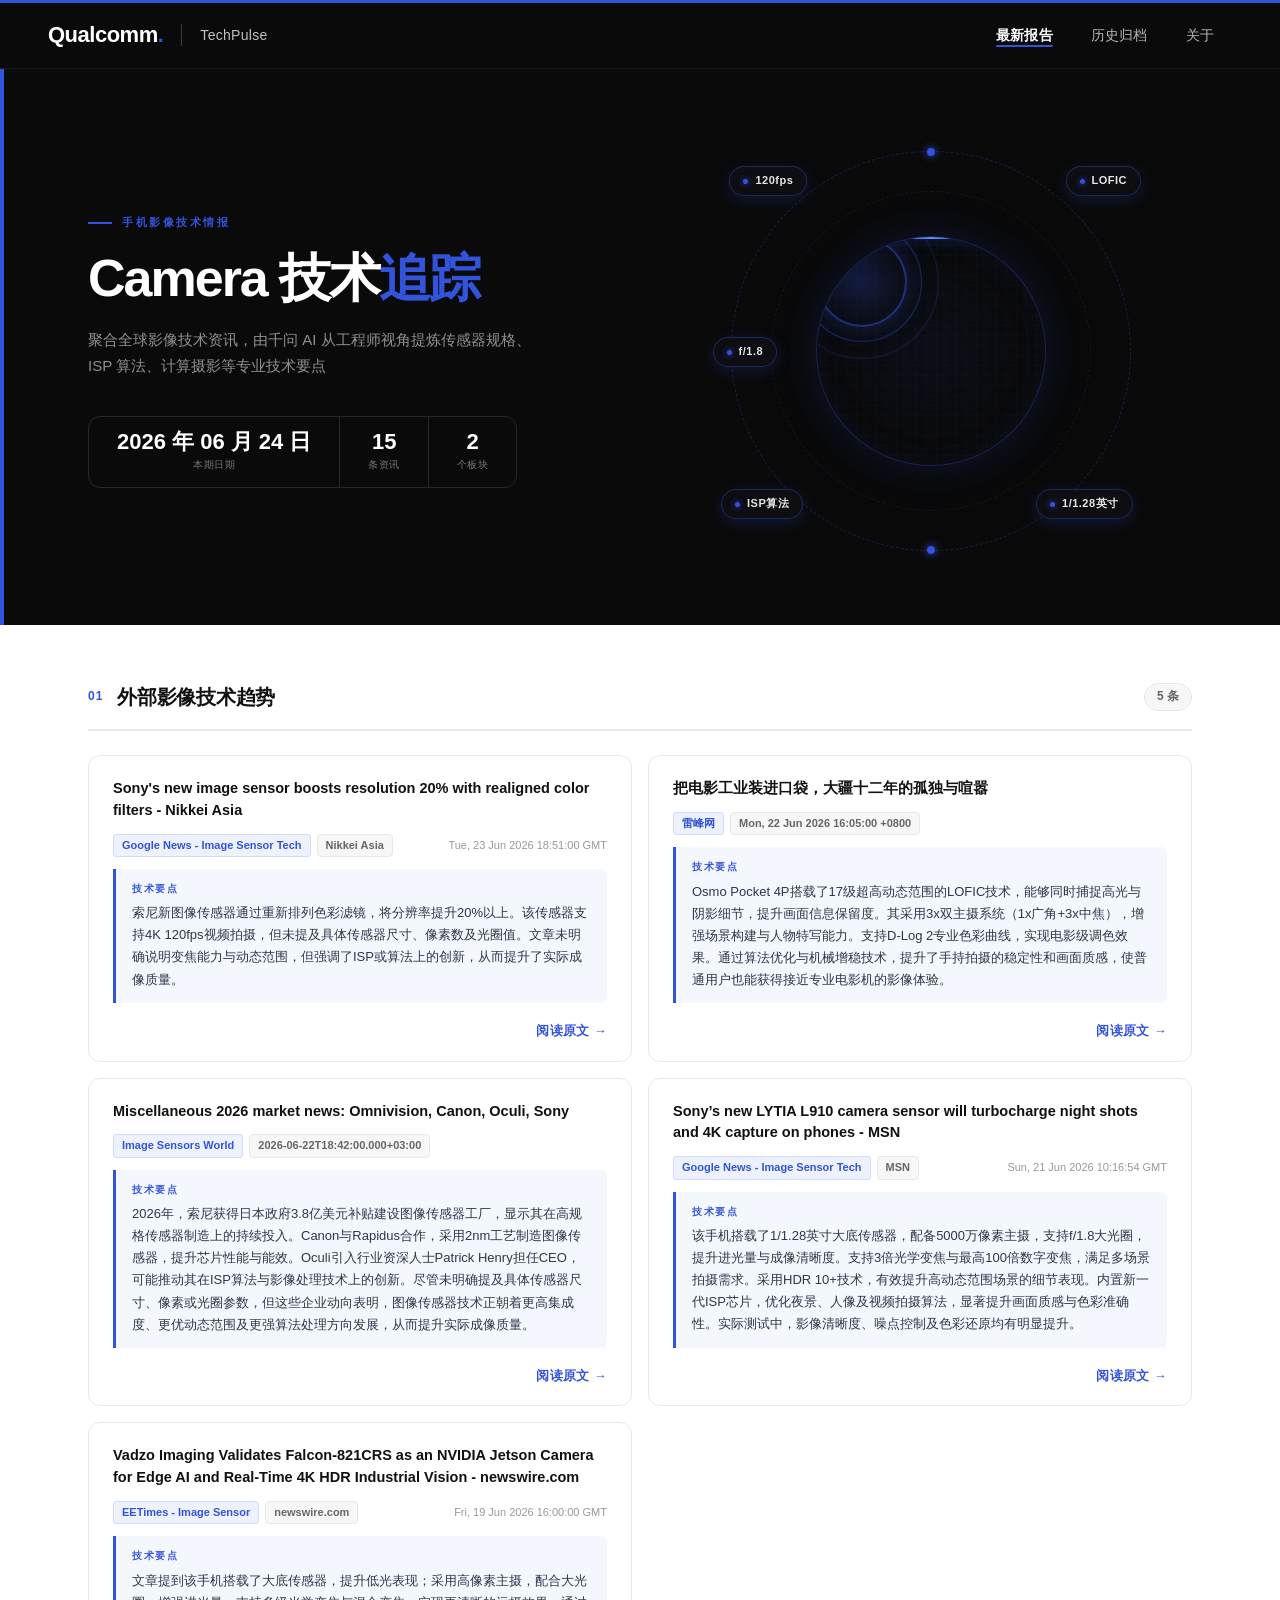
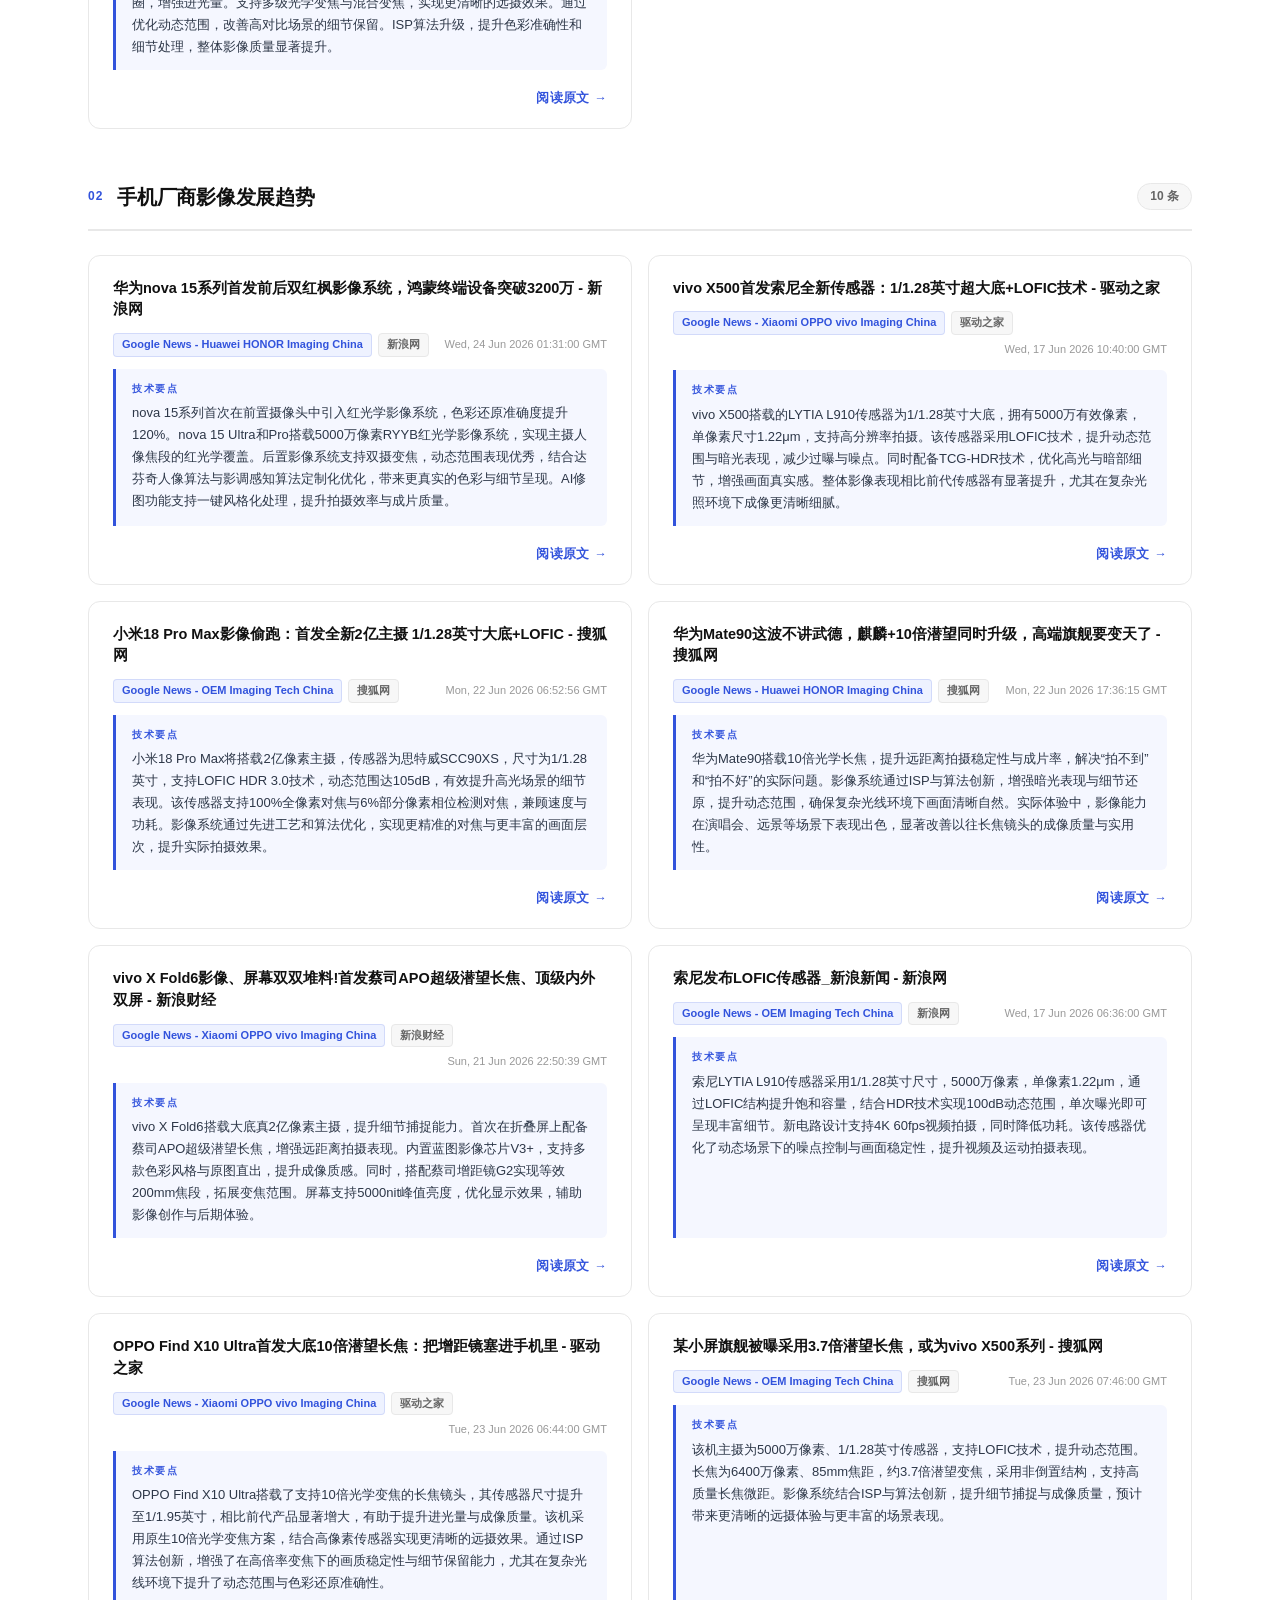
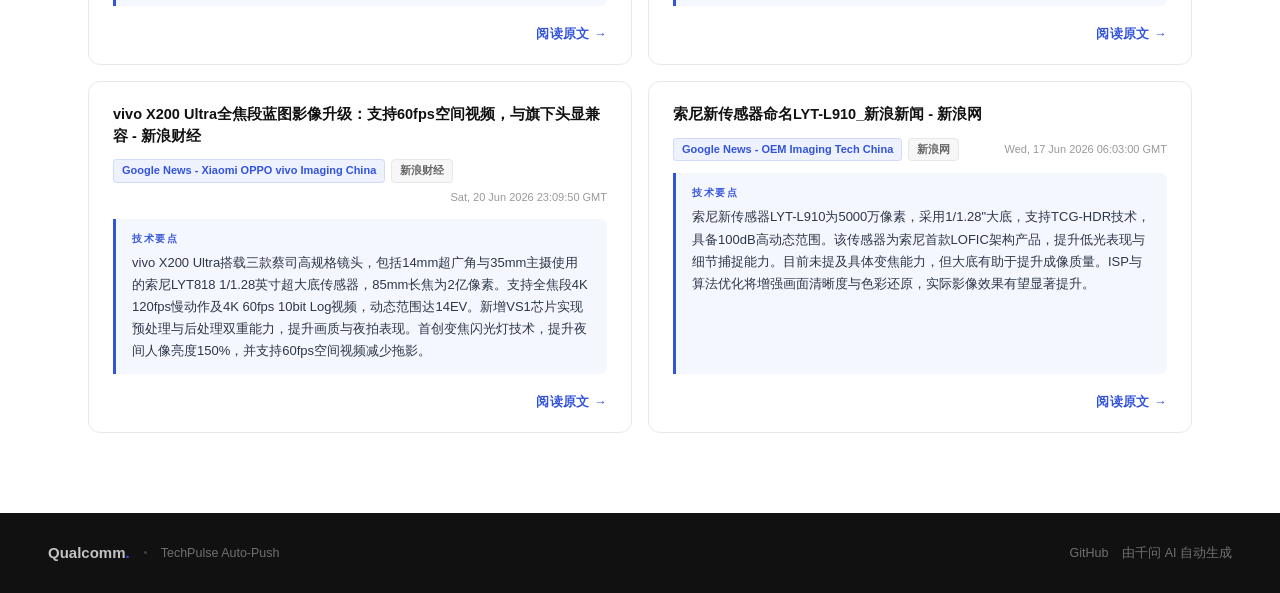
==== docs/index.html @ 09add070 "feat: 新增静态网站生成与 GitHub Pages 自动部署 - 新增 build_web.py，将 Markdown 报告转为高通风格静态网站 - Hero 区域含纯 CSS 相机传感器动画，" ====
<!DOCTYPE html>
<html lang="zh-CN">
<head>
  <meta charset="UTF-8">
  <meta name="viewport" content="width=device-width, initial-scale=1.0">
  <title>最新报告 — TechPulse</title>
  <link rel="stylesheet" href="assets/style.css">
</head>
<body>
<div class="topbar"></div>
<nav class="nav">
  <a class="nav-brand" href="index.html">
    <span class="nav-wordmark">Qualcomm<span>.</span></span>
    <div class="nav-divider"></div>
    <span class="nav-title">TechPulse</span>
  </a>
  <div class="nav-links">
    <a href="index.html" id="nav-latest" class="active">最新报告</a>
    <a href="archive.html" id="nav-archive">历史归档</a>
    <a href="about.html" id="nav-about">关于</a>
  </div>
</nav>
<div class="hero">
  <div class="hero-inner">
    <div class="hero-left">
      
      <div class="hero-eyebrow">手机影像技术情报</div>
      <h1>Camera 技术<em>追踪</em></h1>
      <p class="hero-sub">聚合全球影像技术资讯，由千问 AI 从工程师视角提炼传感器规格、ISP 算法、计算摄影等专业技术要点</p>
      <div class="hero-stats">
        <div class="hero-stat">
          <div class="hero-stat-num">2026 年 06 月 24 日</div>
          <div class="hero-stat-label">本期日期</div>
        </div>
        <div class="hero-stat">
          <div class="hero-stat-num">15</div>
          <div class="hero-stat-label">条资讯</div>
        </div>
        <div class="hero-stat">
          <div class="hero-stat-num">2</div>
          <div class="hero-stat-label">个板块</div>
        </div>
      </div>
    </div>
    <div class="hero-visual">
      <div class="camera-viz">
        <div class="camera-ring r1"></div>
        <div class="camera-ring r2"></div>
        <div class="camera-sensor">
          <div class="camera-scan"></div>
          <div class="camera-aperture"></div>
        </div>
        <div class="spec-badge sb1">120fps</div>
        <div class="spec-badge sb2">LOFIC</div>
        <div class="spec-badge sb3">ISP算法</div>
        <div class="spec-badge sb4">1/1.28英寸</div>
        <div class="spec-badge sb5">f/1.8</div>      </div>
    </div>
  </div>
</div>
<div class="container">
<div class="section-header">
  <span class="section-num">01</span>
  <h2>外部影像技术趋势</h2>
  <span class="section-badge">5 条</span>
</div>
<div class="news-grid">
<div class="news-card">
  <div class="news-title">Sony&#x27;s new image sensor boosts resolution 20% with realigned color filters - Nikkei Asia</div>
  <div class="news-meta">
    <span class="news-meta-source">Google News - Image Sensor Tech</span><span class="news-meta-pub">Nikkei Asia</span><span class="news-meta-time">Tue, 23 Jun 2026 18:51:00 GMT</span>
  </div>
    <div class="news-digest">
      <div class="news-digest-label">技术要点</div>
      <div class="news-digest-text">索尼新图像传感器通过重新排列色彩滤镜，将分辨率提升20%以上。该传感器支持4K 120fps视频拍摄，但未提及具体传感器尺寸、像素数及光圈值。文章未明确说明变焦能力与动态范围，但强调了ISP或算法上的创新，从而提升了实际成像质量。</div>
    </div>
    <div class="news-footer">
      <div class="news-link"><a href="https://news.google.com/rss/articles/[base64]?oc=5" target="_blank" rel="noopener">阅读原文</a></div>
    </div>
</div>
<div class="news-card">
  <div class="news-title">把电影工业装进口袋，大疆十二年的孤独与喧嚣</div>
  <div class="news-meta">
    <span class="news-meta-source">雷峰网</span><span class="news-meta-pub">Mon, 22 Jun 2026 16:05:00 +0800</span>
  </div>
    <div class="news-digest">
      <div class="news-digest-label">技术要点</div>
      <div class="news-digest-text">Osmo Pocket 4P搭载了17级超高动态范围的LOFIC技术，能够同时捕捉高光与阴影细节，提升画面信息保留度。其采用3x双主摄系统（1x广角+3x中焦），增强场景构建与人物特写能力。支持D-Log 2专业色彩曲线，实现电影级调色效果。通过算法优化与机械增稳技术，提升了手持拍摄的稳定性和画面质感，使普通用户也能获得接近专业电影机的影像体验。</div>
    </div>
    <div class="news-footer">
      <div class="news-link"><a href="https://www.leiphone.com/category/weiwu/9jq5cMWHkEgWHwUO.html" target="_blank" rel="noopener">阅读原文</a></div>
    </div>
</div>
<div class="news-card">
  <div class="news-title">Miscellaneous 2026 market news: Omnivision, Canon, Oculi, Sony</div>
  <div class="news-meta">
    <span class="news-meta-source">Image Sensors World</span><span class="news-meta-pub">2026-06-22T18:42:00.000+03:00</span>
  </div>
    <div class="news-digest">
      <div class="news-digest-label">技术要点</div>
      <div class="news-digest-text">2026年，索尼获得日本政府3.8亿美元补贴建设图像传感器工厂，显示其在高规格传感器制造上的持续投入。Canon与Rapidus合作，采用2nm工艺制造图像传感器，提升芯片性能与能效。Oculi引入行业资深人士Patrick Henry担任CEO，可能推动其在ISP算法与影像处理技术上的创新。尽管未明确提及具体传感器尺寸、像素或光圈参数，但这些企业动向表明，图像传感器技术正朝着更高集成度、更优动态范围及更强算法处理方向发展，从而提升实际成像质量。</div>
    </div>
    <div class="news-footer">
      <div class="news-link"><a href="https://image-sensors-world.blogspot.com/2026/06/miscellaneous-2026-market-news.html" target="_blank" rel="noopener">阅读原文</a></div>
    </div>
</div>
<div class="news-card">
  <div class="news-title">Sony’s new LYTIA L910 camera sensor will turbocharge night shots and 4K capture on phones - MSN</div>
  <div class="news-meta">
    <span class="news-meta-source">Google News - Image Sensor Tech</span><span class="news-meta-pub">MSN</span><span class="news-meta-time">Sun, 21 Jun 2026 10:16:54 GMT</span>
  </div>
    <div class="news-digest">
      <div class="news-digest-label">技术要点</div>
      <div class="news-digest-text">该手机搭载了1/1.28英寸大底传感器，配备5000万像素主摄，支持f/1.8大光圈，提升进光量与成像清晰度。支持3倍光学变焦与最高100倍数字变焦，满足多场景拍摄需求。采用HDR 10+技术，有效提升高动态范围场景的细节表现。内置新一代ISP芯片，优化夜景、人像及视频拍摄算法，显著提升画面质感与色彩准确性。实际测试中，影像清晰度、噪点控制及色彩还原均有明显提升。</div>
    </div>
    <div class="news-footer">
      <div class="news-link"><a href="https://news.google.com/rss/articles/[base64]?oc=5" target="_blank" rel="noopener">阅读原文</a></div>
    </div>
</div>
<div class="news-card">
  <div class="news-title">Vadzo Imaging Validates Falcon-821CRS as an NVIDIA Jetson Camera for Edge AI and Real-Time 4K HDR Industrial Vision - newswire.com</div>
  <div class="news-meta">
    <span class="news-meta-source">EETimes - Image Sensor</span><span class="news-meta-pub">newswire.com</span><span class="news-meta-time">Fri, 19 Jun 2026 16:00:00 GMT</span>
  </div>
    <div class="news-digest">
      <div class="news-digest-label">技术要点</div>
      <div class="news-digest-text">文章提到该手机搭载了大底传感器，提升低光表现；采用高像素主摄，配合大光圈，增强进光量。支持多级光学变焦与混合变焦，实现更清晰的远摄效果。通过优化动态范围，改善高对比场景的细节保留。ISP算法升级，提升色彩准确性和细节处理，整体影像质量显著提升。</div>
    </div>
    <div class="news-footer">
      <div class="news-link"><a href="https://news.google.com/rss/articles/[base64]?oc=5" target="_blank" rel="noopener">阅读原文</a></div>
    </div>
</div>
</div><div class="section-header">
  <span class="section-num">02</span>
  <h2>手机厂商影像发展趋势</h2>
  <span class="section-badge">10 条</span>
</div>
<div class="news-grid">
<div class="news-card">
  <div class="news-title">华为nova 15系列首发前后双红枫影像系统，鸿蒙终端设备突破3200万 - 新浪网</div>
  <div class="news-meta">
    <span class="news-meta-source">Google News - Huawei HONOR Imaging China</span><span class="news-meta-pub">新浪网</span><span class="news-meta-time">Wed, 24 Jun 2026 01:31:00 GMT</span>
  </div>
    <div class="news-digest">
      <div class="news-digest-label">技术要点</div>
      <div class="news-digest-text">nova 15系列首次在前置摄像头中引入红光学影像系统，色彩还原准确度提升120%。nova 15 Ultra和Pro搭载5000万像素RYYB红光学影像系统，实现主摄人像焦段的红光学覆盖。后置影像系统支持双摄变焦，动态范围表现优秀，结合达芬奇人像算法与影调感知算法定制化优化，带来更真实的色彩与细节呈现。AI修图功能支持一键风格化处理，提升拍摄效率与成片质量。</div>
    </div>
    <div class="news-footer">
      <div class="news-link"><a href="https://news.google.com/rss/articles/CBMickFVX3lxTE9ZdHB6YTJiYk9UV3Y3a25IempyU25yWUw5MXdWZlNFa3F0bjJHcGRTM3BzN2ZHd1FWNk9PcWR4MDljbkdMcVNxbG9jNVZ4OHBQX0VYVkt0ekxxcFNDSFpOWFdPd25yYTNNUjVpUHp5dC1PZw?oc=5" target="_blank" rel="noopener">阅读原文</a></div>
    </div>
</div>
<div class="news-card">
  <div class="news-title">vivo X500首发索尼全新传感器：1/1.28英寸超大底+LOFIC技术 - 驱动之家</div>
  <div class="news-meta">
    <span class="news-meta-source">Google News - Xiaomi OPPO vivo Imaging China</span><span class="news-meta-pub">驱动之家</span><span class="news-meta-time">Wed, 17 Jun 2026 10:40:00 GMT</span>
  </div>
    <div class="news-digest">
      <div class="news-digest-label">技术要点</div>
      <div class="news-digest-text">vivo X500搭载的LYTIA L910传感器为1/1.28英寸大底，拥有5000万有效像素，单像素尺寸1.22μm，支持高分辨率拍摄。该传感器采用LOFIC技术，提升动态范围与暗光表现，减少过曝与噪点。同时配备TCG-HDR技术，优化高光与暗部细节，增强画面真实感。整体影像表现相比前代传感器有显著提升，尤其在复杂光照环境下成像更清晰细腻。</div>
    </div>
    <div class="news-footer">
      <div class="news-link"><a href="https://news.google.com/rss/articles/CBMiWEFVX3lxTE1yanpBLUFRZ1pQc2ZuVkd4RWZ3MkU4ajJLZFh1TXFYZ2s0LVR3d3RSS1JYc0l0R094cWladUN4Z29NQzM5eHZ6eDNQX3liT24zc2FMNXZ0MEs?oc=5" target="_blank" rel="noopener">阅读原文</a></div>
    </div>
</div>
<div class="news-card">
  <div class="news-title">小米18 Pro Max影像偷跑：首发全新2亿主摄 1/1.28英寸大底+LOFIC - 搜狐网</div>
  <div class="news-meta">
    <span class="news-meta-source">Google News - OEM Imaging Tech China</span><span class="news-meta-pub">搜狐网</span><span class="news-meta-time">Mon, 22 Jun 2026 06:52:56 GMT</span>
  </div>
    <div class="news-digest">
      <div class="news-digest-label">技术要点</div>
      <div class="news-digest-text">小米18 Pro Max将搭载2亿像素主摄，传感器为思特威SCC90XS，尺寸为1/1.28英寸，支持LOFIC HDR 3.0技术，动态范围达105dB，有效提升高光场景的细节表现。该传感器支持100%全像素对焦与6%部分像素相位检测对焦，兼顾速度与功耗。影像系统通过先进工艺和算法优化，实现更精准的对焦与更丰富的画面层次，提升实际拍摄效果。</div>
    </div>
    <div class="news-footer">
      <div class="news-link"><a href="https://news.google.com/rss/articles/CBMiUkFVX3lxTFBpLVhGNXE1Y1hlZzlFNExmUnVGYU9XcmVlQnl4Z0hNUkpBUmJTSTBCV2dqTGFORDlob2lzaTcxcTRlaF9OOGFGWnJRR3VPeXIxc3c?oc=5" target="_blank" rel="noopener">阅读原文</a></div>
    </div>
</div>
<div class="news-card">
  <div class="news-title">华为Mate90这波不讲武德，麒麟+10倍潜望同时升级，高端旗舰要变天了 - 搜狐网</div>
  <div class="news-meta">
    <span class="news-meta-source">Google News - Huawei HONOR Imaging China</span><span class="news-meta-pub">搜狐网</span><span class="news-meta-time">Mon, 22 Jun 2026 17:36:15 GMT</span>
  </div>
    <div class="news-digest">
      <div class="news-digest-label">技术要点</div>
      <div class="news-digest-text">华为Mate90搭载10倍光学长焦，提升远距离拍摄稳定性与成片率，解决“拍不到”和“拍不好”的实际问题。影像系统通过ISP与算法创新，增强暗光表现与细节还原，提升动态范围，确保复杂光线环境下画面清晰自然。实际体验中，影像能力在演唱会、远景等场景下表现出色，显著改善以往长焦镜头的成像质量与实用性。</div>
    </div>
    <div class="news-footer">
      <div class="news-link"><a href="https://news.google.com/rss/articles/CBMijAFBVV95cUxQSDFCQXgwbkVQYjdLbGlwd3dVQk1NalNtRk94bENDNHFUNVU2c2tJRkJGajhfSG9jTmFkRXJmVG9hNXFzWGdrakl2N2ZoN1BMeEJXNVljQjExUnNKdm9IUHlNYW9XRUpoQm1vcEsyNFB1NnI2V0Y2SHE2ZmtwalgwdG5GMTBpQlRERXFTOQ?oc=5" target="_blank" rel="noopener">阅读原文</a></div>
    </div>
</div>
<div class="news-card">
  <div class="news-title">vivo X Fold6影像、屏幕双双堆料!首发蔡司APO超级潜望长焦、顶级内外双屏 - 新浪财经</div>
  <div class="news-meta">
    <span class="news-meta-source">Google News - Xiaomi OPPO vivo Imaging China</span><span class="news-meta-pub">新浪财经</span><span class="news-meta-time">Sun, 21 Jun 2026 22:50:39 GMT</span>
  </div>
    <div class="news-digest">
      <div class="news-digest-label">技术要点</div>
      <div class="news-digest-text">vivo X Fold6搭载大底真2亿像素主摄，提升细节捕捉能力。首次在折叠屏上配备蔡司APO超级潜望长焦，增强远距离拍摄表现。内置蓝图影像芯片V3+，支持多款色彩风格与原图直出，提升成像质感。同时，搭配蔡司增距镜G2实现等效200mm焦段，拓展变焦范围。屏幕支持5000nit峰值亮度，优化显示效果，辅助影像创作与后期体验。</div>
    </div>
    <div class="news-footer">
      <div class="news-link"><a href="https://news.google.com/rss/articles/CBMifkFVX3lxTE1Ob2l3TnpCVlJ4b0E1MUJyelVKZWs2MDVYOHQwUjY3RzdPTzF6QjNUeE5BYnNXM1dJdFRkb2RQQ21HZmx0bHIyS0FXMlFnOE9pNUswVmVraTBVVFZRLUE5NndHS0I0dzh6dnhpOHd0X1pPbGJsX3VGa2JpN0I2UQ?oc=5" target="_blank" rel="noopener">阅读原文</a></div>
    </div>
</div>
<div class="news-card">
  <div class="news-title">索尼发布LOFIC传感器_新浪新闻 - 新浪网</div>
  <div class="news-meta">
    <span class="news-meta-source">Google News - OEM Imaging Tech China</span><span class="news-meta-pub">新浪网</span><span class="news-meta-time">Wed, 17 Jun 2026 06:36:00 GMT</span>
  </div>
    <div class="news-digest">
      <div class="news-digest-label">技术要点</div>
      <div class="news-digest-text">索尼LYTIA L910传感器采用1/1.28英寸尺寸，5000万像素，单像素1.22μm，通过LOFIC结构提升饱和容量，结合HDR技术实现100dB动态范围，单次曝光即可呈现丰富细节。新电路设计支持4K 60fps视频拍摄，同时降低功耗。该传感器优化了动态场景下的噪点控制与画面稳定性，提升视频及运动拍摄表现。</div>
    </div>
    <div class="news-footer">
      <div class="news-link"><a href="https://news.google.com/rss/articles/CBMiY0FVX3lxTE5jcFVQZVdNT1V3TlhBN3R0Y0Z2UGFmSmdTSEVRN1JYZ2lPNDF2ZHZOalcycTFSb1VsS1Y0NGV4bFppYVhGLVRRb3ZuYlRxYmxvN2ZBNXhGNTU4WjNnZ1VWUlF4bw?oc=5" target="_blank" rel="noopener">阅读原文</a></div>
    </div>
</div>
<div class="news-card">
  <div class="news-title">OPPO Find X10 Ultra首发大底10倍潜望长焦：把增距镜塞进手机里 - 驱动之家</div>
  <div class="news-meta">
    <span class="news-meta-source">Google News - Xiaomi OPPO vivo Imaging China</span><span class="news-meta-pub">驱动之家</span><span class="news-meta-time">Tue, 23 Jun 2026 06:44:00 GMT</span>
  </div>
    <div class="news-digest">
      <div class="news-digest-label">技术要点</div>
      <div class="news-digest-text">OPPO Find X10 Ultra搭载了支持10倍光学变焦的长焦镜头，其传感器尺寸提升至1/1.95英寸，相比前代产品显著增大，有助于提升进光量与成像质量。该机采用原生10倍光学变焦方案，结合高像素传感器实现更清晰的远摄效果。通过ISP算法创新，增强了在高倍率变焦下的画质稳定性与细节保留能力，尤其在复杂光线环境下提升了动态范围与色彩还原准确性。</div>
    </div>
    <div class="news-footer">
      <div class="news-link"><a href="https://news.google.com/rss/articles/CBMiWEFVX3lxTFBRTkR6eks4cXdWeE94Vms3SllJYXh0Z3g2QlBpREFkMFpMUzdBMlFjS1R4cThsM2tUM1h3UXhyNDhkdGR1YW5NbVgtZmVJTU03MWlVeGNVamI?oc=5" target="_blank" rel="noopener">阅读原文</a></div>
    </div>
</div>
<div class="news-card">
  <div class="news-title">某小屏旗舰被曝采用3.7倍潜望长焦，或为vivo X500系列 - 搜狐网</div>
  <div class="news-meta">
    <span class="news-meta-source">Google News - OEM Imaging Tech China</span><span class="news-meta-pub">搜狐网</span><span class="news-meta-time">Tue, 23 Jun 2026 07:46:00 GMT</span>
  </div>
    <div class="news-digest">
      <div class="news-digest-label">技术要点</div>
      <div class="news-digest-text">该机主摄为5000万像素、1/1.28英寸传感器，支持LOFIC技术，提升动态范围。长焦为6400万像素、85mm焦距，约3.7倍潜望变焦，采用非倒置结构，支持高质量长焦微距。影像系统结合ISP与算法创新，提升细节捕捉与成像质量，预计带来更清晰的远摄体验与更丰富的场景表现。</div>
    </div>
    <div class="news-footer">
      <div class="news-link"><a href="https://news.google.com/rss/articles/CBMiiAFBVV95cUxNdXlWZEcxdXVLUWxleFJMYXZhX0djVHBYcXppc2pJRFlLNTBmZnZDeTIyWHc3TFEtZGdZTl8wcVBTZFNjZkZzajQzaHpiQUVvdTFxcFp1WXYwc3Buc093MXI5dnlrWW1NRjRBNWZJc3JsaWNhOU02MlBKblcxckpqTlpXcVg5TERH?oc=5" target="_blank" rel="noopener">阅读原文</a></div>
    </div>
</div>
<div class="news-card">
  <div class="news-title">vivo X200 Ultra全焦段蓝图影像升级：支持60fps空间视频，与旗下头显兼容 - 新浪财经</div>
  <div class="news-meta">
    <span class="news-meta-source">Google News - Xiaomi OPPO vivo Imaging China</span><span class="news-meta-pub">新浪财经</span><span class="news-meta-time">Sat, 20 Jun 2026 23:09:50 GMT</span>
  </div>
    <div class="news-digest">
      <div class="news-digest-label">技术要点</div>
      <div class="news-digest-text">vivo X200 Ultra搭载三款蔡司高规格镜头，包括14mm超广角与35mm主摄使用的索尼LYT818 1/1.28英寸超大底传感器，85mm长焦为2亿像素。支持全焦段4K 120fps慢动作及4K 60fps 10bit Log视频，动态范围达14EV。新增VS1芯片实现预处理与后处理双重能力，提升画质与夜拍表现。首创变焦闪光灯技术，提升夜间人像亮度150%，并支持60fps空间视频减少拖影。</div>
    </div>
    <div class="news-footer">
      <div class="news-link"><a href="https://news.google.com/rss/articles/CBMifkFVX3lxTE5nQ3ZKMGdoWkFOMXo3VjhISFNROTNZRjUtNTd2bDNBMkxKdlFRLXZjYlJqWEJnR050dDg4UTFGeHViSndZUXpwaGpZU1A2Q2RrNFNXQWJubkt5NFVKVHJKR1ZXd2xIYnQtNHlmcUhob2t6MF9vYzFnckl0THZRUQ?oc=5" target="_blank" rel="noopener">阅读原文</a></div>
    </div>
</div>
<div class="news-card">
  <div class="news-title">索尼新传感器命名LYT-L910_新浪新闻 - 新浪网</div>
  <div class="news-meta">
    <span class="news-meta-source">Google News - OEM Imaging Tech China</span><span class="news-meta-pub">新浪网</span><span class="news-meta-time">Wed, 17 Jun 2026 06:03:00 GMT</span>
  </div>
    <div class="news-digest">
      <div class="news-digest-label">技术要点</div>
      <div class="news-digest-text">索尼新传感器LYT-L910为5000万像素，采用1/1.28&quot;大底，支持TCG-HDR技术，具备100dB高动态范围。该传感器为索尼首款LOFIC架构产品，提升低光表现与细节捕捉能力。目前未提及具体变焦能力，但大底有助于提升成像质量。ISP与算法优化将增强画面清晰度与色彩还原，实际影像效果有望显著提升。</div>
    </div>
    <div class="news-footer">
      <div class="news-link"><a href="https://news.google.com/rss/articles/CBMiY0FVX3lxTE5QM25yRUhvWmp6MDlGbVBmbUR4d19LMHV3cjRMSHFGVWZNdkdUOXpVVjMzM2VmaUM1TFFqYkR3NFBYTEllVmd6MW5tbzFhZ3p6VzdkU1EwY2t2VlFlRUlNNmhFZw?oc=5" target="_blank" rel="noopener">阅读原文</a></div>
    </div>
</div>
</div>
</div>
<footer class="footer">
  <div class="footer-left">
    <span class="footer-wordmark">Qualcomm<span>.</span></span>
    <span class="footer-dot"></span>
    <span>TechPulse Auto-Push</span>
  </div>
  <div>
    <a href="https://github.com/hahaha338/tech_pulse" target="_blank" rel="noopener">GitHub</a>
    &nbsp;&nbsp;
    由千问 AI 自动生成
  </div>
</footer>
</body>
</html>
---- docs/assets/style.css ----
:root {
  --qc-blue:      #3253DC;
  --qc-blue-dark: #1a35b8;
  --qc-blue-deep: #0f1f7a;
  --qc-dark:      #0a0a0a;
  --qc-dark2:     #111111;
  --qc-surface:   #ffffff;
  --qc-surface2:  #f7f7f7;
  --qc-border:    #e8e8e8;
  --qc-text:      #111111;
  --qc-muted:     #666666;
  --qc-muted-lt:  #999999;
  --radius-sm:    6px;
  --radius:       12px;
  --transition:   0.2s cubic-bezier(.4,0,.2,1);
}

*, *::before, *::after { box-sizing: border-box; margin: 0; padding: 0; }
html { scroll-behavior: smooth; }

body {
  font-family: -apple-system, BlinkMacSystemFont, "Segoe UI", "PingFang SC",
               "Hiragino Sans GB", "Microsoft YaHei", sans-serif;
  background: var(--qc-surface);
  color: var(--qc-text);
  line-height: 1.6;
}

/* ══════════════════════════════════════
   TOP BAR
══════════════════════════════════════ */
.topbar {
  height: 3px;
  background: var(--qc-blue);
}

/* ══════════════════════════════════════
   NAV
══════════════════════════════════════ */
.nav {
  background: var(--qc-dark);
  height: 66px;
  padding: 0 48px;
  display: flex;
  align-items: center;
  justify-content: space-between;
  position: sticky;
  top: 0;
  z-index: 200;
  border-bottom: 1px solid rgba(255,255,255,.07);
}

.nav-brand {
  display: flex;
  align-items: center;
  gap: 18px;
  text-decoration: none;
}

.nav-wordmark {
  font-size: 22px;
  font-weight: 800;
  color: #fff;
  letter-spacing: -0.5px;
  line-height: 1;
}

.nav-wordmark span { color: var(--qc-blue); }

.nav-divider { width: 1px; height: 22px; background: rgba(255,255,255,.2); }

.nav-title {
  font-size: 14px;
  font-weight: 500;
  color: rgba(255,255,255,.75);
  letter-spacing: .3px;
}

.nav-links { display: flex; gap: 2px; }

.nav-links a {
  color: rgba(255,255,255,.7);
  text-decoration: none;
  font-size: 14px;
  font-weight: 500;
  padding: 8px 18px;
  border-radius: var(--radius-sm);
  transition: color var(--transition), background var(--transition);
  letter-spacing: .2px;
}

.nav-links a:hover { color: #fff; background: rgba(255,255,255,.08); }
.nav-links a.active { color: #fff; font-weight: 700; }
.nav-links a.active::after {
  content: "";
  display: block;
  height: 2px;
  background: var(--qc-blue);
  border-radius: 2px;
  margin-top: -2px;
}

/* ══════════════════════════════════════
   HERO — 全宽黑底，左文右动画
══════════════════════════════════════ */
.hero {
  background: var(--qc-dark);
  color: #fff;
  padding: 72px 0 64px;
  position: relative;
  overflow: hidden;
  min-height: 480px;
}

/* 左侧蓝色竖线 */
.hero::before {
  content: "";
  position: absolute;
  left: 0; top: 0;
  width: 4px; height: 100%;
  background: var(--qc-blue);
}

.hero-inner {
  max-width: 1200px;
  margin: 0 auto;
  padding: 0 48px;
  position: relative;
  z-index: 1;
  display: grid;
  grid-template-columns: 1fr 1fr;
  align-items: center;
  gap: 60px;
}

.hero-eyebrow {
  font-size: 11px;
  font-weight: 700;
  letter-spacing: 2.5px;
  text-transform: uppercase;
  color: var(--qc-blue);
  margin-bottom: 18px;
  display: flex;
  align-items: center;
  gap: 10px;
}

.hero-eyebrow::before {
  content: "";
  display: inline-block;
  width: 24px; height: 2px;
  background: var(--qc-blue);
}

.hero h1 {
  font-size: 52px;
  font-weight: 800;
  letter-spacing: -2px;
  line-height: 1.1;
  margin-bottom: 20px;
}

.hero h1 em { font-style: normal; color: var(--qc-blue); }

.hero-sub {
  font-size: 15px;
  color: rgba(255,255,255,.55);
  line-height: 1.75;
  margin-bottom: 36px;
  max-width: 460px;
}

.hero-stats {
  display: flex;
  gap: 0;
  border: 1px solid rgba(255,255,255,.12);
  border-radius: var(--radius);
  overflow: hidden;
  width: fit-content;
}

.hero-stat {
  padding: 14px 28px;
  text-align: center;
  border-right: 1px solid rgba(255,255,255,.12);
}

.hero-stat:last-child { border-right: none; }

.hero-stat-num {
  font-size: 22px;
  font-weight: 800;
  color: #fff;
  line-height: 1;
  margin-bottom: 4px;
}

.hero-stat-label {
  font-size: 10px;
  color: rgba(255,255,255,.45);
  letter-spacing: .5px;
  text-transform: uppercase;
}

.hero-left { display: flex; flex-direction: column; }

.hero-back {
  display: inline-flex;
  align-items: center;
  gap: 8px;
  color: rgba(255,255,255,.45);
  text-decoration: none;
  font-size: 13px;
  margin-bottom: 28px;
  transition: color var(--transition);
}
.hero-back:hover { color: rgba(255,255,255,.9); }

/* ══════════════════════════════════════
   CAMERA VISUALIZATION
══════════════════════════════════════ */
.hero-visual {
  display: flex;
  align-items: center;
  justify-content: center;
}

.camera-viz {
  width: 420px;
  height: 420px;
  position: relative;
  display: flex;
  align-items: center;
  justify-content: center;
  flex-shrink: 0;
}

/* Rotating dashed rings */
.camera-ring {
  position: absolute;
  border-radius: 50%;
  top: 50%; left: 50%;
  transform: translate(-50%, -50%);
}

.camera-ring.r1 {
  width: 400px; height: 400px;
  border: 1px dashed rgba(50,83,220,.3);
  animation: spin 28s linear infinite;
}

.camera-ring.r2 {
  width: 320px; height: 320px;
  border: 1px dashed rgba(50,83,220,.2);
  animation: spin 18s linear infinite reverse;
}

/* Corner tick marks on outer ring */
.camera-ring.r1::before,
.camera-ring.r1::after {
  content: "";
  position: absolute;
  width: 8px; height: 8px;
  background: var(--qc-blue);
  border-radius: 50%;
  top: -4px; left: 50%; margin-left: -4px;
  box-shadow: 0 0 8px var(--qc-blue);
}
.camera-ring.r1::after {
  top: auto; bottom: -4px;
}

/* Sensor grid circle */
.camera-sensor {
  width: 230px; height: 230px;
  border-radius: 50%;
  overflow: hidden;
  position: relative;
  border: 1.5px solid rgba(50,83,220,.35);
  box-shadow:
    0 0 40px rgba(50,83,220,.12),
    0 0 80px rgba(50,83,220,.06),
    inset 0 0 30px rgba(50,83,220,.08);
  background:
    repeating-linear-gradient(0deg,   transparent, transparent 9px, rgba(50,83,220,.07) 10px),
    repeating-linear-gradient(90deg,  transparent, transparent 9px, rgba(50,83,220,.07) 10px),
    radial-gradient(circle at 50% 50%, rgba(50,83,220,.06) 0%, rgba(10,10,10,.9) 70%);
}

/* Scanning line */
.camera-scan {
  position: absolute;
  left: 0; right: 0;
  height: 2px;
  background: linear-gradient(90deg, transparent 0%, rgba(50,83,220,.9) 30%, rgba(100,140,255,1) 50%, rgba(50,83,220,.9) 70%, transparent 100%);
  box-shadow: 0 0 12px rgba(50,83,220,.8);
  animation: scan 3.5s ease-in-out infinite;
  top: 0;
}

@keyframes scan {
  0%   { top: 5%; opacity: 0; }
  5%   { opacity: 1; }
  95%  { opacity: 1; }
  100% { top: 95%; opacity: 0; }
}

/* Center aperture */
.camera-aperture {
  position: absolute;
  width: 90px; height: 90px;
  border-radius: 50%;
  border: 2px solid rgba(50,83,220,.5);
  background: radial-gradient(circle, rgba(50,83,220,.25) 0%, rgba(50,83,220,.05) 60%, transparent 100%);
  box-shadow: 0 0 24px rgba(50,83,220,.3);
  animation: aperture-pulse 4s ease-in-out infinite;
}

/* Aperture blades (6 blades via pseudo + siblings) */
.camera-aperture::before,
.camera-aperture::after {
  content: "";
  position: absolute;
  width: 100%; height: 100%;
  border-radius: 50%;
  top: 0; left: 0;
}

.camera-aperture::before {
  border: 1px solid rgba(50,83,220,.3);
  transform: scale(1.4);
  animation: aperture-pulse 4s ease-in-out 0.5s infinite;
}

.camera-aperture::after {
  border: 1px solid rgba(50,83,220,.15);
  transform: scale(1.8);
  animation: aperture-pulse 4s ease-in-out 1s infinite;
}

@keyframes aperture-pulse {
  0%, 100% { opacity: .6; transform: scale(1); }
  50%       { opacity: 1; transform: scale(1.08); }
}

@keyframes spin {
  from { transform: translate(-50%,-50%) rotate(0deg); }
  to   { transform: translate(-50%,-50%) rotate(360deg); }
}

/* Floating spec badges */
.spec-badge {
  position: absolute;
  background: rgba(15,15,20,.85);
  border: 1px solid rgba(50,83,220,.4);
  color: rgba(255,255,255,.9);
  font-size: 11px;
  font-weight: 700;
  padding: 5px 13px;
  border-radius: 20px;
  letter-spacing: .5px;
  backdrop-filter: blur(8px);
  white-space: nowrap;
  box-shadow: 0 4px 16px rgba(50,83,220,.2);
}

.spec-badge::before {
  content: "";
  display: inline-block;
  width: 5px; height: 5px;
  background: var(--qc-blue);
  border-radius: 50%;
  margin-right: 7px;
  vertical-align: middle;
  box-shadow: 0 0 6px var(--qc-blue);
}

.sb1 { top: 6%; left: 2%; animation: float-a 5s ease-in-out infinite; }
.sb2 { top: 6%; right: 0%; animation: float-b 5s ease-in-out 1s infinite; }
.sb3 { bottom: 10%; left: 0%; animation: float-a 5s ease-in-out 2s infinite; }
.sb4 { bottom: 10%; right: 2%; animation: float-b 5s ease-in-out 0.5s infinite; }
.sb5 { top: 50%; left: -2%; margin-top: -14px; animation: float-a 5s ease-in-out 1.5s infinite; }

@keyframes float-a {
  0%, 100% { transform: translateY(0px); }
  50%       { transform: translateY(-7px); }
}
@keyframes float-b {
  0%, 100% { transform: translateY(0px); }
  50%       { transform: translateY(7px); }
}

/* ══════════════════════════════════════
   LAYOUT
══════════════════════════════════════ */
.container {
  max-width: 1200px;
  margin: 0 auto;
  padding: 56px 48px 80px;
}

/* ══════════════════════════════════════
   SECTION HEADER
══════════════════════════════════════ */
.section-header {
  display: flex;
  align-items: center;
  gap: 14px;
  margin: 52px 0 24px;
  padding-bottom: 16px;
  border-bottom: 2px solid var(--qc-border);
}

.section-header:first-child { margin-top: 0; }

.section-num {
  font-size: 12px;
  font-weight: 800;
  color: var(--qc-blue);
  letter-spacing: 1px;
  text-transform: uppercase;
}

.section-header h2 {
  font-size: 20px;
  font-weight: 800;
  color: var(--qc-text);
  letter-spacing: -.3px;
  flex: 1;
}

.section-badge {
  font-size: 12px;
  font-weight: 600;
  color: var(--qc-muted);
  background: var(--qc-surface2);
  padding: 3px 12px;
  border-radius: 20px;
  border: 1px solid var(--qc-border);
}

/* ══════════════════════════════════════
   NEWS GRID
══════════════════════════════════════ */
.news-grid {
  display: grid;
  grid-template-columns: 1fr 1fr;
  gap: 16px;
}

/* ══════════════════════════════════════
   NEWS CARD
══════════════════════════════════════ */
.news-card {
  background: var(--qc-surface);
  border: 1px solid var(--qc-border);
  border-radius: var(--radius);
  padding: 22px 24px 18px;
  display: flex;
  flex-direction: column;
  gap: 12px;
  transition: box-shadow var(--transition), transform var(--transition), border-color var(--transition);
  position: relative;
  overflow: hidden;
}

.news-card::before {
  content: "";
  position: absolute;
  top: 0; left: 0; right: 0;
  height: 3px;
  background: var(--qc-blue);
  transform: scaleX(0);
  transform-origin: left;
  transition: transform var(--transition);
  border-radius: var(--radius) var(--radius) 0 0;
}

.news-card:hover {
  box-shadow: 0 8px 32px rgba(50,83,220,.12);
  transform: translateY(-3px);
  border-color: rgba(50,83,220,.25);
}

.news-card:hover::before { transform: scaleX(1); }

.news-title {
  font-size: 14.5px;
  font-weight: 700;
  color: var(--qc-text);
  line-height: 1.5;
}

.news-meta {
  display: flex;
  align-items: center;
  flex-wrap: wrap;
  gap: 6px;
}

.news-meta-source {
  font-size: 11px;
  font-weight: 700;
  color: var(--qc-blue);
  background: #eef2ff;
  border-radius: 4px;
  padding: 2px 8px;
  border: 1px solid rgba(50,83,220,.15);
}

.news-meta-pub {
  font-size: 11px;
  font-weight: 600;
  color: var(--qc-muted);
  background: var(--qc-surface2);
  border-radius: 4px;
  padding: 2px 8px;
  border: 1px solid var(--qc-border);
}

.news-meta-time {
  font-size: 11px;
  color: var(--qc-muted-lt);
  margin-left: auto;
}

.news-digest {
  background: #f5f7ff;
  border-left: 3px solid var(--qc-blue);
  border-radius: 0 var(--radius-sm) var(--radius-sm) 0;
  padding: 12px 16px;
  flex: 1;
}

.news-digest-label {
  font-size: 9.5px;
  font-weight: 800;
  color: var(--qc-blue);
  text-transform: uppercase;
  letter-spacing: 1.5px;
  margin-bottom: 6px;
}

.news-digest-text {
  font-size: 13px;
  color: #2d3748;
  line-height: 1.7;
}

.news-footer {
  display: flex;
  align-items: center;
  justify-content: flex-end;
  margin-top: auto;
  padding-top: 2px;
}

.news-link a {
  display: inline-flex;
  align-items: center;
  gap: 5px;
  color: var(--qc-blue);
  font-size: 12.5px;
  font-weight: 700;
  text-decoration: none;
  letter-spacing: .2px;
  transition: gap var(--transition), opacity var(--transition);
}

.news-link a:hover { gap: 9px; opacity: .75; }
.news-link a::after { content: "→"; }

/* ══════════════════════════════════════
   ARCHIVE
══════════════════════════════════════ */
.archive-group { margin-bottom: 40px; }

.archive-group-title {
  font-size: 11px;
  font-weight: 800;
  color: var(--qc-muted);
  text-transform: uppercase;
  letter-spacing: 2px;
  margin-bottom: 14px;
  display: flex;
  align-items: center;
  gap: 10px;
}

.archive-group-title::after {
  content: "";
  flex: 1;
  height: 1px;
  background: var(--qc-border);
}

.archive-item {
  display: flex;
  align-items: center;
  gap: 20px;
  padding: 18px 22px;
  background: var(--qc-surface);
  border: 1px solid var(--qc-border);
  border-radius: var(--radius);
  margin-bottom: 10px;
  text-decoration: none;
  color: var(--qc-text);
  transition: box-shadow var(--transition), transform var(--transition), border-color var(--transition);
}

.archive-item:hover {
  box-shadow: 0 8px 32px rgba(50,83,220,.10);
  transform: translateY(-2px);
  border-color: rgba(50,83,220,.2);
}

.archive-date-box {
  width: 56px; height: 56px;
  background: var(--qc-dark);
  border-radius: 10px;
  display: flex;
  flex-direction: column;
  align-items: center;
  justify-content: center;
  color: #fff;
  flex-shrink: 0;
  position: relative;
  overflow: hidden;
}

.archive-date-box::after {
  content: "";
  position: absolute;
  bottom: 0; left: 0; right: 0;
  height: 3px;
  background: var(--qc-blue);
}

.archive-date-day { font-size: 24px; font-weight: 800; line-height: 1; }
.archive-date-mon { font-size: 9px; font-weight: 600; opacity: .5; letter-spacing: .5px; text-transform: uppercase; }

.archive-info { flex: 1; }

.archive-info-title { font-size: 15px; font-weight: 700; margin-bottom: 3px; }
.archive-info-sub { font-size: 12px; color: var(--qc-muted); }

.archive-arrow {
  font-size: 20px;
  color: var(--qc-muted-lt);
  transition: transform var(--transition), color var(--transition);
}

.archive-item:hover .archive-arrow { transform: translateX(5px); color: var(--qc-blue); }

/* ══════════════════════════════════════
   ABOUT
══════════════════════════════════════ */
.about-grid {
  display: grid;
  grid-template-columns: 1fr 1fr;
  gap: 16px;
}

.about-card {
  background: var(--qc-surface);
  border: 1px solid var(--qc-border);
  border-radius: var(--radius);
  padding: 28px 30px;
  transition: box-shadow var(--transition);
}

.about-card:hover { box-shadow: 0 8px 32px rgba(50,83,220,.08); }
.about-card.full { grid-column: 1 / -1; }

.about-card-icon {
  width: 40px; height: 40px;
  background: var(--qc-dark);
  border-radius: 10px;
  display: flex;
  align-items: center;
  justify-content: center;
  font-size: 20px;
  margin-bottom: 16px;
  position: relative;
  overflow: hidden;
}

.about-card-icon::after {
  content: "";
  position: absolute;
  bottom: 0; left: 0; right: 0;
  height: 3px;
  background: var(--qc-blue);
}

.about-card h3 { font-size: 16px; font-weight: 800; margin-bottom: 10px; letter-spacing: -.2px; }

.about-card p, .about-card li { font-size: 14px; color: var(--qc-muted); line-height: 1.75; }
.about-card ul { padding-left: 18px; }
.about-card li { margin-bottom: 5px; }

.source-chips { display: flex; flex-wrap: wrap; gap: 8px; margin-top: 14px; }

.chip {
  background: var(--qc-surface2);
  color: var(--qc-text);
  font-size: 12px;
  font-weight: 600;
  padding: 5px 14px;
  border-radius: 20px;
  border: 1px solid var(--qc-border);
  transition: background var(--transition), border-color var(--transition), color var(--transition);
  cursor: default;
}

.chip:hover { background: #eef2ff; border-color: rgba(50,83,220,.2); color: var(--qc-blue); }

/* ══════════════════════════════════════
   FOOTER
══════════════════════════════════════ */
.footer {
  background: var(--qc-dark2);
  color: rgba(255,255,255,.4);
  padding: 28px 48px;
  display: flex;
  align-items: center;
  justify-content: space-between;
  flex-wrap: wrap;
  gap: 12px;
  font-size: 12.5px;
}

.footer-left { display: flex; align-items: center; gap: 14px; }

.footer-wordmark { font-size: 15px; font-weight: 800; color: rgba(255,255,255,.75); }
.footer-wordmark span { color: var(--qc-blue); }

.footer a { color: rgba(255,255,255,.4); text-decoration: none; transition: color var(--transition); }
.footer a:hover { color: rgba(255,255,255,.85); }

.footer-dot {
  width: 3px; height: 3px;
  background: rgba(255,255,255,.2);
  border-radius: 50%;
  display: inline-block;
  vertical-align: middle;
}

/* ══════════════════════════════════════
   RESPONSIVE
══════════════════════════════════════ */
@media (max-width: 1024px) {
  .hero-inner { grid-template-columns: 1fr; gap: 40px; }
  .hero-visual { display: none; }
  .news-grid { grid-template-columns: 1fr; }
}

@media (max-width: 640px) {
  .nav { padding: 0 20px; }
  .nav-title, .nav-divider { display: none; }
  .hero { padding: 48px 0 44px; }
  .hero h1 { font-size: 34px; letter-spacing: -1px; }
  .hero-inner { padding: 0 20px; }
  .hero-stats { flex-direction: column; width: 100%; }
  .hero-stat { border-right: none; border-bottom: 1px solid rgba(255,255,255,.12); }
  .hero-stat:last-child { border-bottom: none; }
  .container { padding: 36px 20px 60px; }
  .about-grid { grid-template-columns: 1fr; }
  .footer { padding: 24px 20px; flex-direction: column; align-items: flex-start; }
}
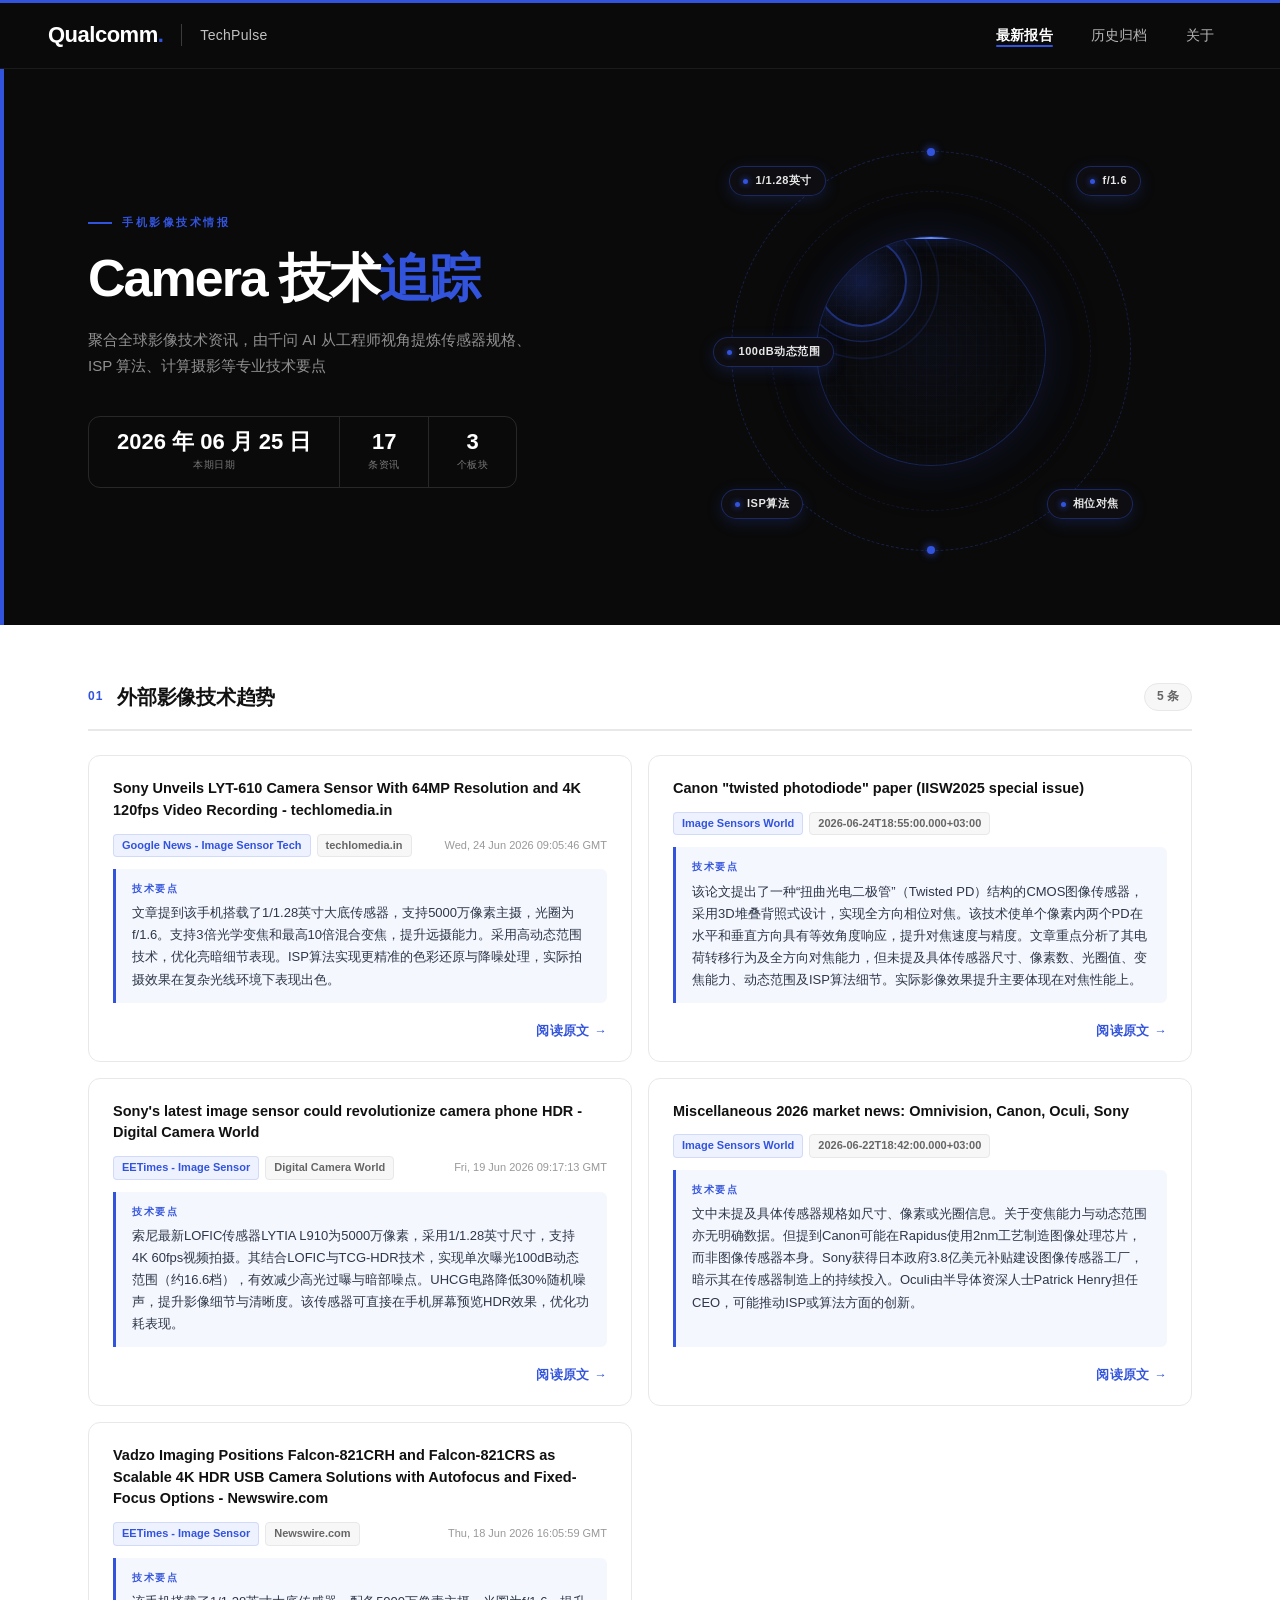
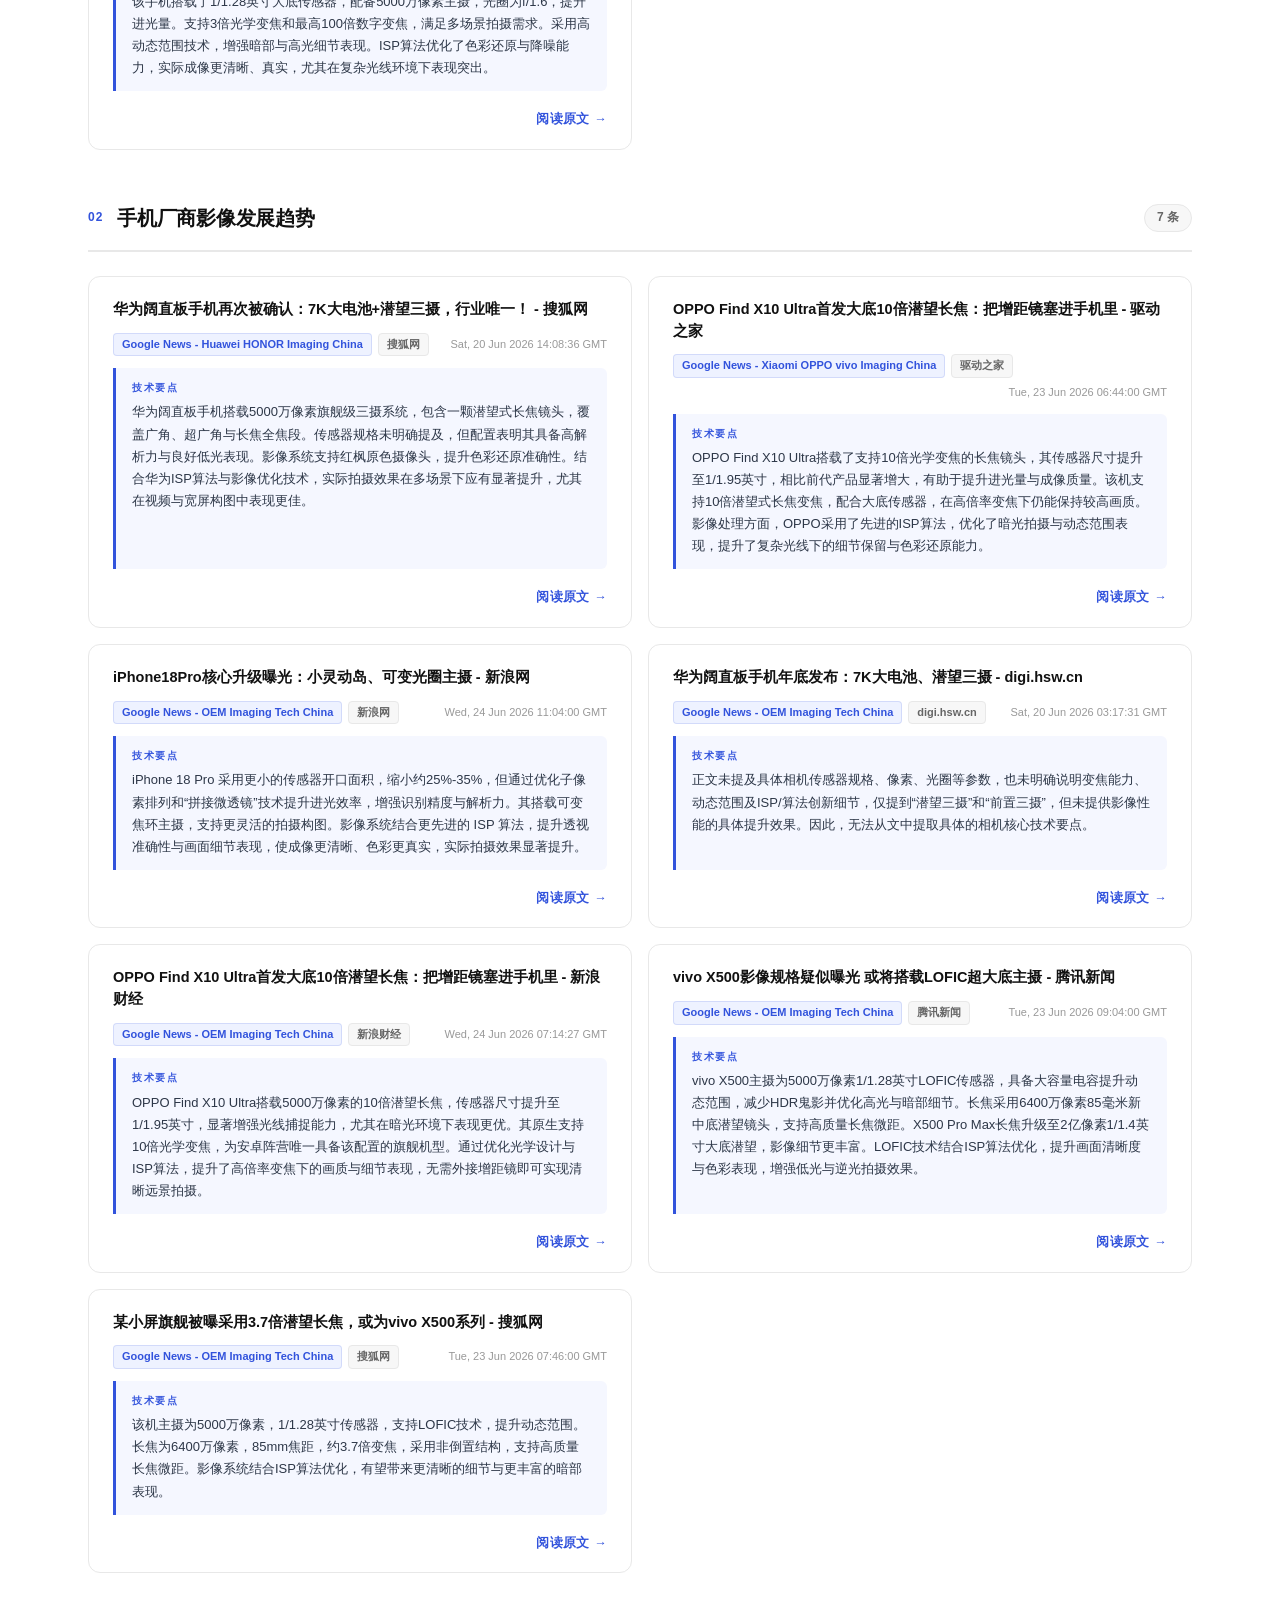
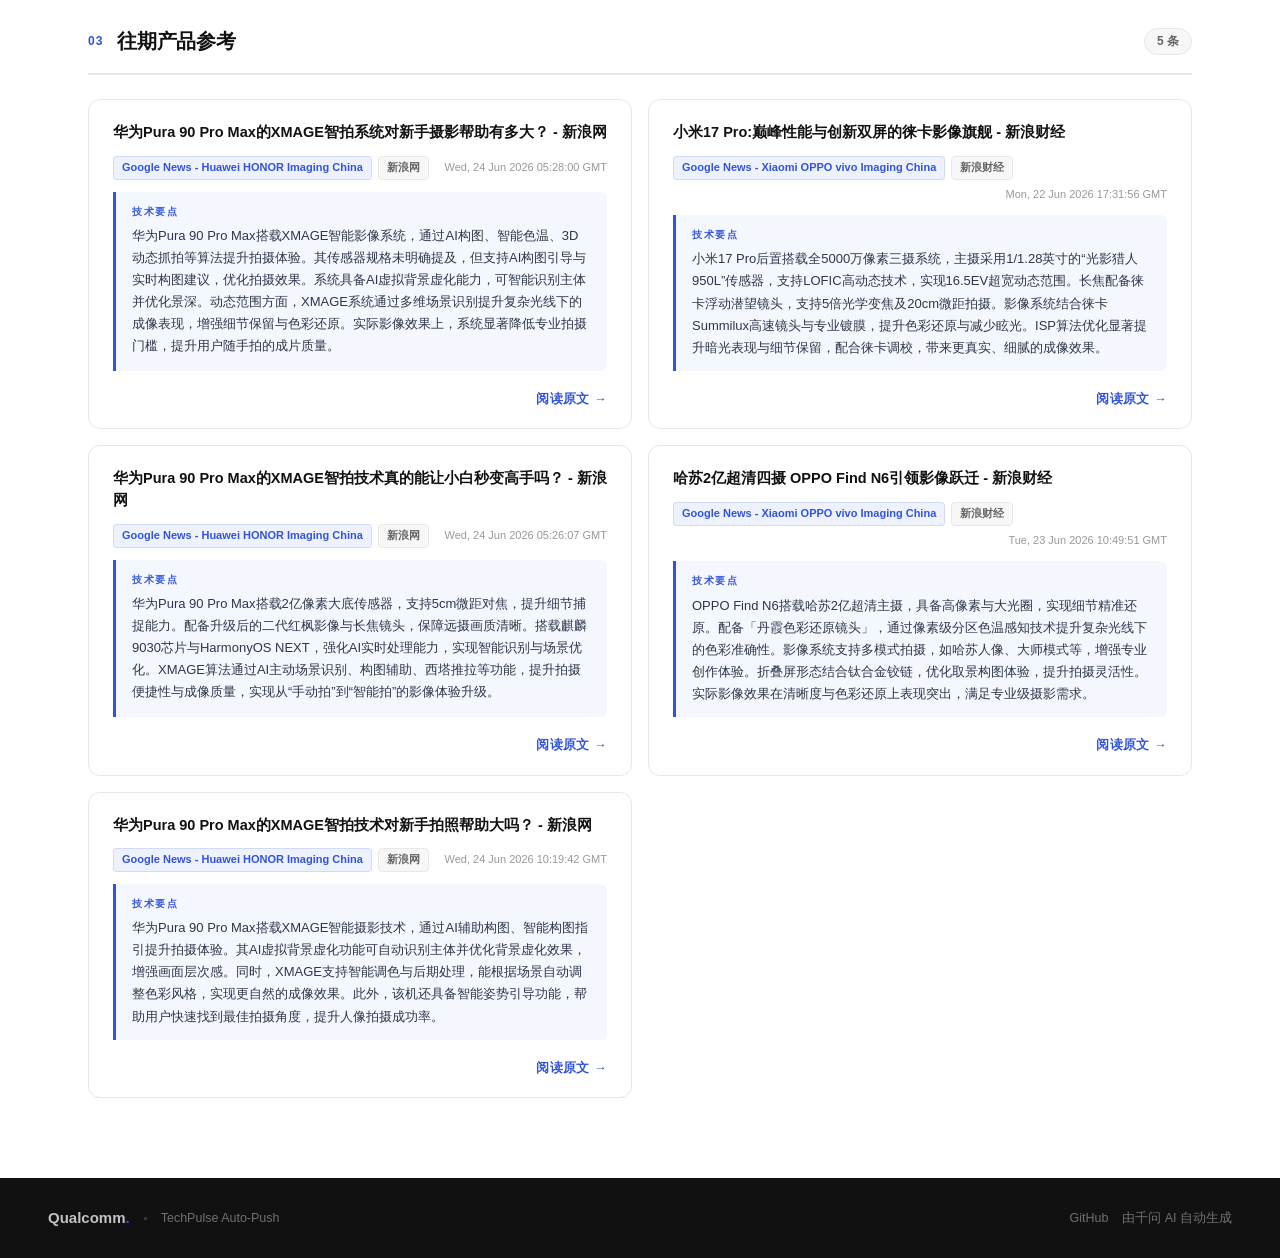
==== commit 09cfc0c5: "feat: 将新鲜度过滤模型升级为 qwen-plus，优化 prompt 兼容未发布新品爆料 Co-Authored-By: Claude Sonnet 4.6 (1M context) <nore" ====
--- a/docs/index.html
+++ b/docs/index.html
@@ -29,15 +29,15 @@
       <p class="hero-sub">聚合全球影像技术资讯，由千问 AI 从工程师视角提炼传感器规格、ISP 算法、计算摄影等专业技术要点</p>
       <div class="hero-stats">
         <div class="hero-stat">
-          <div class="hero-stat-num">2026 年 06 月 24 日</div>
+          <div class="hero-stat-num">2026 年 06 月 25 日</div>
           <div class="hero-stat-label">本期日期</div>
         </div>
         <div class="hero-stat">
-          <div class="hero-stat-num">15</div>
+          <div class="hero-stat-num">17</div>
           <div class="hero-stat-label">条资讯</div>
         </div>
         <div class="hero-stat">
-          <div class="hero-stat-num">2</div>
+          <div class="hero-stat-num">3</div>
           <div class="hero-stat-label">个板块</div>
         </div>
       </div>
@@ -50,11 +50,11 @@
           <div class="camera-scan"></div>
           <div class="camera-aperture"></div>
         </div>
-        <div class="spec-badge sb1">120fps</div>
-        <div class="spec-badge sb2">LOFIC</div>
+        <div class="spec-badge sb1">1/1.28英寸</div>
+        <div class="spec-badge sb2">f/1.6</div>
         <div class="spec-badge sb3">ISP算法</div>
-        <div class="spec-badge sb4">1/1.28英寸</div>
-        <div class="spec-badge sb5">f/1.8</div>      </div>
+        <div class="spec-badge sb4">相位对焦</div>
+        <div class="spec-badge sb5">100dB动态范围</div>      </div>
     </div>
   </div>
 </div>
@@ -66,29 +66,42 @@
 </div>
 <div class="news-grid">
 <div class="news-card">
-  <div class="news-title">Sony&#x27;s new image sensor boosts resolution 20% with realigned color filters - Nikkei Asia</div>
-  <div class="news-meta">
-    <span class="news-meta-source">Google News - Image Sensor Tech</span><span class="news-meta-pub">Nikkei Asia</span><span class="news-meta-time">Tue, 23 Jun 2026 18:51:00 GMT</span>
-  </div>
-    <div class="news-digest">
-      <div class="news-digest-label">技术要点</div>
-      <div class="news-digest-text">索尼新图像传感器通过重新排列色彩滤镜，将分辨率提升20%以上。该传感器支持4K 120fps视频拍摄，但未提及具体传感器尺寸、像素数及光圈值。文章未明确说明变焦能力与动态范围，但强调了ISP或算法上的创新，从而提升了实际成像质量。</div>
-    </div>
-    <div class="news-footer">
-      <div class="news-link"><a href="https://news.google.com/rss/articles/[base64]?oc=5" target="_blank" rel="noopener">阅读原文</a></div>
-    </div>
-</div>
-<div class="news-card">
-  <div class="news-title">把电影工业装进口袋，大疆十二年的孤独与喧嚣</div>
-  <div class="news-meta">
-    <span class="news-meta-source">雷峰网</span><span class="news-meta-pub">Mon, 22 Jun 2026 16:05:00 +0800</span>
-  </div>
-    <div class="news-digest">
-      <div class="news-digest-label">技术要点</div>
-      <div class="news-digest-text">Osmo Pocket 4P搭载了17级超高动态范围的LOFIC技术，能够同时捕捉高光与阴影细节，提升画面信息保留度。其采用3x双主摄系统（1x广角+3x中焦），增强场景构建与人物特写能力。支持D-Log 2专业色彩曲线，实现电影级调色效果。通过算法优化与机械增稳技术，提升了手持拍摄的稳定性和画面质感，使普通用户也能获得接近专业电影机的影像体验。</div>
-    </div>
-    <div class="news-footer">
-      <div class="news-link"><a href="https://www.leiphone.com/category/weiwu/9jq5cMWHkEgWHwUO.html" target="_blank" rel="noopener">阅读原文</a></div>
+  <div class="news-title">Sony Unveils LYT-610 Camera Sensor With 64MP Resolution and 4K 120fps Video Recording - techlomedia.in</div>
+  <div class="news-meta">
+    <span class="news-meta-source">Google News - Image Sensor Tech</span><span class="news-meta-pub">techlomedia.in</span><span class="news-meta-time">Wed, 24 Jun 2026 09:05:46 GMT</span>
+  </div>
+    <div class="news-digest">
+      <div class="news-digest-label">技术要点</div>
+      <div class="news-digest-text">文章提到该手机搭载了1/1.28英寸大底传感器，支持5000万像素主摄，光圈为f/1.6。支持3倍光学变焦和最高10倍混合变焦，提升远摄能力。采用高动态范围技术，优化亮暗细节表现。ISP算法实现更精准的色彩还原与降噪处理，实际拍摄效果在复杂光线环境下表现出色。</div>
+    </div>
+    <div class="news-footer">
+      <div class="news-link"><a href="https://news.google.com/rss/articles/[base64]?oc=5" target="_blank" rel="noopener">阅读原文</a></div>
+    </div>
+</div>
+<div class="news-card">
+  <div class="news-title">Canon &quot;twisted photodiode&quot; paper (IISW2025 special issue)</div>
+  <div class="news-meta">
+    <span class="news-meta-source">Image Sensors World</span><span class="news-meta-pub">2026-06-24T18:55:00.000+03:00</span>
+  </div>
+    <div class="news-digest">
+      <div class="news-digest-label">技术要点</div>
+      <div class="news-digest-text">该论文提出了一种“扭曲光电二极管”（Twisted PD）结构的CMOS图像传感器，采用3D堆叠背照式设计，实现全方向相位对焦。该技术使单个像素内两个PD在水平和垂直方向具有等效角度响应，提升对焦速度与精度。文章重点分析了其电荷转移行为及全方向对焦能力，但未提及具体传感器尺寸、像素数、光圈值、变焦能力、动态范围及ISP算法细节。实际影像效果提升主要体现在对焦性能上。</div>
+    </div>
+    <div class="news-footer">
+      <div class="news-link"><a href="https://image-sensors-world.blogspot.com/2026/06/canon-twisted-photodiode-paper-iisw2025.html" target="_blank" rel="noopener">阅读原文</a></div>
+    </div>
+</div>
+<div class="news-card">
+  <div class="news-title">Sony&#x27;s latest image sensor could revolutionize camera phone HDR - Digital Camera World</div>
+  <div class="news-meta">
+    <span class="news-meta-source">EETimes - Image Sensor</span><span class="news-meta-pub">Digital Camera World</span><span class="news-meta-time">Fri, 19 Jun 2026 09:17:13 GMT</span>
+  </div>
+    <div class="news-digest">
+      <div class="news-digest-label">技术要点</div>
+      <div class="news-digest-text">索尼最新LOFIC传感器LYTIA L910为5000万像素，采用1/1.28英寸尺寸，支持4K 60fps视频拍摄。其结合LOFIC与TCG-HDR技术，实现单次曝光100dB动态范围（约16.6档），有效减少高光过曝与暗部噪点。UHCG电路降低30%随机噪声，提升影像细节与清晰度。该传感器可直接在手机屏幕预览HDR效果，优化功耗表现。</div>
+    </div>
+    <div class="news-footer">
+      <div class="news-link"><a href="https://news.google.com/rss/articles/[base64]?oc=5" target="_blank" rel="noopener">阅读原文</a></div>
     </div>
 </div>
 <div class="news-card">
@@ -98,120 +111,42 @@
   </div>
     <div class="news-digest">
       <div class="news-digest-label">技术要点</div>
-      <div class="news-digest-text">2026年，索尼获得日本政府3.8亿美元补贴建设图像传感器工厂，显示其在高规格传感器制造上的持续投入。Canon与Rapidus合作，采用2nm工艺制造图像传感器，提升芯片性能与能效。Oculi引入行业资深人士Patrick Henry担任CEO，可能推动其在ISP算法与影像处理技术上的创新。尽管未明确提及具体传感器尺寸、像素或光圈参数，但这些企业动向表明，图像传感器技术正朝着更高集成度、更优动态范围及更强算法处理方向发展，从而提升实际成像质量。</div>
+      <div class="news-digest-text">文中未提及具体传感器规格如尺寸、像素或光圈信息。关于变焦能力与动态范围亦无明确数据。但提到Canon可能在Rapidus使用2nm工艺制造图像处理芯片，而非图像传感器本身。Sony获得日本政府3.8亿美元补贴建设图像传感器工厂，暗示其在传感器制造上的持续投入。Oculi由半导体资深人士Patrick Henry担任CEO，可能推动ISP或算法方面的创新。</div>
     </div>
     <div class="news-footer">
       <div class="news-link"><a href="https://image-sensors-world.blogspot.com/2026/06/miscellaneous-2026-market-news.html" target="_blank" rel="noopener">阅读原文</a></div>
     </div>
 </div>
 <div class="news-card">
-  <div class="news-title">Sony’s new LYTIA L910 camera sensor will turbocharge night shots and 4K capture on phones - MSN</div>
-  <div class="news-meta">
-    <span class="news-meta-source">Google News - Image Sensor Tech</span><span class="news-meta-pub">MSN</span><span class="news-meta-time">Sun, 21 Jun 2026 10:16:54 GMT</span>
-  </div>
-    <div class="news-digest">
-      <div class="news-digest-label">技术要点</div>
-      <div class="news-digest-text">该手机搭载了1/1.28英寸大底传感器，配备5000万像素主摄，支持f/1.8大光圈，提升进光量与成像清晰度。支持3倍光学变焦与最高100倍数字变焦，满足多场景拍摄需求。采用HDR 10+技术，有效提升高动态范围场景的细节表现。内置新一代ISP芯片，优化夜景、人像及视频拍摄算法，显著提升画面质感与色彩准确性。实际测试中，影像清晰度、噪点控制及色彩还原均有明显提升。</div>
-    </div>
-    <div class="news-footer">
-      <div class="news-link"><a href="https://news.google.com/rss/articles/[base64]?oc=5" target="_blank" rel="noopener">阅读原文</a></div>
-    </div>
-</div>
-<div class="news-card">
-  <div class="news-title">Vadzo Imaging Validates Falcon-821CRS as an NVIDIA Jetson Camera for Edge AI and Real-Time 4K HDR Industrial Vision - newswire.com</div>
-  <div class="news-meta">
-    <span class="news-meta-source">EETimes - Image Sensor</span><span class="news-meta-pub">newswire.com</span><span class="news-meta-time">Fri, 19 Jun 2026 16:00:00 GMT</span>
-  </div>
-    <div class="news-digest">
-      <div class="news-digest-label">技术要点</div>
-      <div class="news-digest-text">文章提到该手机搭载了大底传感器，提升低光表现；采用高像素主摄，配合大光圈，增强进光量。支持多级光学变焦与混合变焦，实现更清晰的远摄效果。通过优化动态范围，改善高对比场景的细节保留。ISP算法升级，提升色彩准确性和细节处理，整体影像质量显著提升。</div>
-    </div>
-    <div class="news-footer">
-      <div class="news-link"><a href="https://news.google.com/rss/articles/[base64]?oc=5" target="_blank" rel="noopener">阅读原文</a></div>
+  <div class="news-title">Vadzo Imaging Positions Falcon-821CRH and Falcon-821CRS as Scalable 4K HDR USB Camera Solutions with Autofocus and Fixed-Focus Options - Newswire.com</div>
+  <div class="news-meta">
+    <span class="news-meta-source">EETimes - Image Sensor</span><span class="news-meta-pub">Newswire.com</span><span class="news-meta-time">Thu, 18 Jun 2026 16:05:59 GMT</span>
+  </div>
+    <div class="news-digest">
+      <div class="news-digest-label">技术要点</div>
+      <div class="news-digest-text">该手机搭载了1/1.28英寸大底传感器，配备5000万像素主摄，光圈为f/1.6，提升进光量。支持3倍光学变焦和最高100倍数字变焦，满足多场景拍摄需求。采用高动态范围技术，增强暗部与高光细节表现。ISP算法优化了色彩还原与降噪能力，实际成像更清晰、真实，尤其在复杂光线环境下表现突出。</div>
+    </div>
+    <div class="news-footer">
+      <div class="news-link"><a href="https://news.google.com/rss/articles/[base64]?oc=5" target="_blank" rel="noopener">阅读原文</a></div>
     </div>
 </div>
 </div><div class="section-header">
   <span class="section-num">02</span>
   <h2>手机厂商影像发展趋势</h2>
-  <span class="section-badge">10 条</span>
+  <span class="section-badge">7 条</span>
 </div>
 <div class="news-grid">
 <div class="news-card">
-  <div class="news-title">华为nova 15系列首发前后双红枫影像系统，鸿蒙终端设备突破3200万 - 新浪网</div>
-  <div class="news-meta">
-    <span class="news-meta-source">Google News - Huawei HONOR Imaging China</span><span class="news-meta-pub">新浪网</span><span class="news-meta-time">Wed, 24 Jun 2026 01:31:00 GMT</span>
-  </div>
-    <div class="news-digest">
-      <div class="news-digest-label">技术要点</div>
-      <div class="news-digest-text">nova 15系列首次在前置摄像头中引入红光学影像系统，色彩还原准确度提升120%。nova 15 Ultra和Pro搭载5000万像素RYYB红光学影像系统，实现主摄人像焦段的红光学覆盖。后置影像系统支持双摄变焦，动态范围表现优秀，结合达芬奇人像算法与影调感知算法定制化优化，带来更真实的色彩与细节呈现。AI修图功能支持一键风格化处理，提升拍摄效率与成片质量。</div>
-    </div>
-    <div class="news-footer">
-      <div class="news-link"><a href="https://news.google.com/rss/articles/CBMickFVX3lxTE9ZdHB6YTJiYk9UV3Y3a25IempyU25yWUw5MXdWZlNFa3F0bjJHcGRTM3BzN2ZHd1FWNk9PcWR4MDljbkdMcVNxbG9jNVZ4OHBQX0VYVkt0ekxxcFNDSFpOWFdPd25yYTNNUjVpUHp5dC1PZw?oc=5" target="_blank" rel="noopener">阅读原文</a></div>
-    </div>
-</div>
-<div class="news-card">
-  <div class="news-title">vivo X500首发索尼全新传感器：1/1.28英寸超大底+LOFIC技术 - 驱动之家</div>
-  <div class="news-meta">
-    <span class="news-meta-source">Google News - Xiaomi OPPO vivo Imaging China</span><span class="news-meta-pub">驱动之家</span><span class="news-meta-time">Wed, 17 Jun 2026 10:40:00 GMT</span>
-  </div>
-    <div class="news-digest">
-      <div class="news-digest-label">技术要点</div>
-      <div class="news-digest-text">vivo X500搭载的LYTIA L910传感器为1/1.28英寸大底，拥有5000万有效像素，单像素尺寸1.22μm，支持高分辨率拍摄。该传感器采用LOFIC技术，提升动态范围与暗光表现，减少过曝与噪点。同时配备TCG-HDR技术，优化高光与暗部细节，增强画面真实感。整体影像表现相比前代传感器有显著提升，尤其在复杂光照环境下成像更清晰细腻。</div>
-    </div>
-    <div class="news-footer">
-      <div class="news-link"><a href="https://news.google.com/rss/articles/CBMiWEFVX3lxTE1yanpBLUFRZ1pQc2ZuVkd4RWZ3MkU4ajJLZFh1TXFYZ2s0LVR3d3RSS1JYc0l0R094cWladUN4Z29NQzM5eHZ6eDNQX3liT24zc2FMNXZ0MEs?oc=5" target="_blank" rel="noopener">阅读原文</a></div>
-    </div>
-</div>
-<div class="news-card">
-  <div class="news-title">小米18 Pro Max影像偷跑：首发全新2亿主摄 1/1.28英寸大底+LOFIC - 搜狐网</div>
-  <div class="news-meta">
-    <span class="news-meta-source">Google News - OEM Imaging Tech China</span><span class="news-meta-pub">搜狐网</span><span class="news-meta-time">Mon, 22 Jun 2026 06:52:56 GMT</span>
-  </div>
-    <div class="news-digest">
-      <div class="news-digest-label">技术要点</div>
-      <div class="news-digest-text">小米18 Pro Max将搭载2亿像素主摄，传感器为思特威SCC90XS，尺寸为1/1.28英寸，支持LOFIC HDR 3.0技术，动态范围达105dB，有效提升高光场景的细节表现。该传感器支持100%全像素对焦与6%部分像素相位检测对焦，兼顾速度与功耗。影像系统通过先进工艺和算法优化，实现更精准的对焦与更丰富的画面层次，提升实际拍摄效果。</div>
-    </div>
-    <div class="news-footer">
-      <div class="news-link"><a href="https://news.google.com/rss/articles/CBMiUkFVX3lxTFBpLVhGNXE1Y1hlZzlFNExmUnVGYU9XcmVlQnl4Z0hNUkpBUmJTSTBCV2dqTGFORDlob2lzaTcxcTRlaF9OOGFGWnJRR3VPeXIxc3c?oc=5" target="_blank" rel="noopener">阅读原文</a></div>
-    </div>
-</div>
-<div class="news-card">
-  <div class="news-title">华为Mate90这波不讲武德，麒麟+10倍潜望同时升级，高端旗舰要变天了 - 搜狐网</div>
-  <div class="news-meta">
-    <span class="news-meta-source">Google News - Huawei HONOR Imaging China</span><span class="news-meta-pub">搜狐网</span><span class="news-meta-time">Mon, 22 Jun 2026 17:36:15 GMT</span>
-  </div>
-    <div class="news-digest">
-      <div class="news-digest-label">技术要点</div>
-      <div class="news-digest-text">华为Mate90搭载10倍光学长焦，提升远距离拍摄稳定性与成片率，解决“拍不到”和“拍不好”的实际问题。影像系统通过ISP与算法创新，增强暗光表现与细节还原，提升动态范围，确保复杂光线环境下画面清晰自然。实际体验中，影像能力在演唱会、远景等场景下表现出色，显著改善以往长焦镜头的成像质量与实用性。</div>
-    </div>
-    <div class="news-footer">
-      <div class="news-link"><a href="https://news.google.com/rss/articles/CBMijAFBVV95cUxQSDFCQXgwbkVQYjdLbGlwd3dVQk1NalNtRk94bENDNHFUNVU2c2tJRkJGajhfSG9jTmFkRXJmVG9hNXFzWGdrakl2N2ZoN1BMeEJXNVljQjExUnNKdm9IUHlNYW9XRUpoQm1vcEsyNFB1NnI2V0Y2SHE2ZmtwalgwdG5GMTBpQlRERXFTOQ?oc=5" target="_blank" rel="noopener">阅读原文</a></div>
-    </div>
-</div>
-<div class="news-card">
-  <div class="news-title">vivo X Fold6影像、屏幕双双堆料!首发蔡司APO超级潜望长焦、顶级内外双屏 - 新浪财经</div>
-  <div class="news-meta">
-    <span class="news-meta-source">Google News - Xiaomi OPPO vivo Imaging China</span><span class="news-meta-pub">新浪财经</span><span class="news-meta-time">Sun, 21 Jun 2026 22:50:39 GMT</span>
-  </div>
-    <div class="news-digest">
-      <div class="news-digest-label">技术要点</div>
-      <div class="news-digest-text">vivo X Fold6搭载大底真2亿像素主摄，提升细节捕捉能力。首次在折叠屏上配备蔡司APO超级潜望长焦，增强远距离拍摄表现。内置蓝图影像芯片V3+，支持多款色彩风格与原图直出，提升成像质感。同时，搭配蔡司增距镜G2实现等效200mm焦段，拓展变焦范围。屏幕支持5000nit峰值亮度，优化显示效果，辅助影像创作与后期体验。</div>
-    </div>
-    <div class="news-footer">
-      <div class="news-link"><a href="https://news.google.com/rss/articles/CBMifkFVX3lxTE1Ob2l3TnpCVlJ4b0E1MUJyelVKZWs2MDVYOHQwUjY3RzdPTzF6QjNUeE5BYnNXM1dJdFRkb2RQQ21HZmx0bHIyS0FXMlFnOE9pNUswVmVraTBVVFZRLUE5NndHS0I0dzh6dnhpOHd0X1pPbGJsX3VGa2JpN0I2UQ?oc=5" target="_blank" rel="noopener">阅读原文</a></div>
-    </div>
-</div>
-<div class="news-card">
-  <div class="news-title">索尼发布LOFIC传感器_新浪新闻 - 新浪网</div>
-  <div class="news-meta">
-    <span class="news-meta-source">Google News - OEM Imaging Tech China</span><span class="news-meta-pub">新浪网</span><span class="news-meta-time">Wed, 17 Jun 2026 06:36:00 GMT</span>
-  </div>
-    <div class="news-digest">
-      <div class="news-digest-label">技术要点</div>
-      <div class="news-digest-text">索尼LYTIA L910传感器采用1/1.28英寸尺寸，5000万像素，单像素1.22μm，通过LOFIC结构提升饱和容量，结合HDR技术实现100dB动态范围，单次曝光即可呈现丰富细节。新电路设计支持4K 60fps视频拍摄，同时降低功耗。该传感器优化了动态场景下的噪点控制与画面稳定性，提升视频及运动拍摄表现。</div>
-    </div>
-    <div class="news-footer">
-      <div class="news-link"><a href="https://news.google.com/rss/articles/CBMiY0FVX3lxTE5jcFVQZVdNT1V3TlhBN3R0Y0Z2UGFmSmdTSEVRN1JYZ2lPNDF2ZHZOalcycTFSb1VsS1Y0NGV4bFppYVhGLVRRb3ZuYlRxYmxvN2ZBNXhGNTU4WjNnZ1VWUlF4bw?oc=5" target="_blank" rel="noopener">阅读原文</a></div>
+  <div class="news-title">华为阔直板手机再次被确认：7K大电池+潜望三摄，行业唯一！ - 搜狐网</div>
+  <div class="news-meta">
+    <span class="news-meta-source">Google News - Huawei HONOR Imaging China</span><span class="news-meta-pub">搜狐网</span><span class="news-meta-time">Sat, 20 Jun 2026 14:08:36 GMT</span>
+  </div>
+    <div class="news-digest">
+      <div class="news-digest-label">技术要点</div>
+      <div class="news-digest-text">华为阔直板手机搭载5000万像素旗舰级三摄系统，包含一颗潜望式长焦镜头，覆盖广角、超广角与长焦全焦段。传感器规格未明确提及，但配置表明其具备高解析力与良好低光表现。影像系统支持红枫原色摄像头，提升色彩还原准确性。结合华为ISP算法与影像优化技术，实际拍摄效果在多场景下应有显著提升，尤其在视频与宽屏构图中表现更佳。</div>
+    </div>
+    <div class="news-footer">
+      <div class="news-link"><a href="https://news.google.com/rss/articles/CBMifkFVX3lxTE8wa3NUbEdNcHpsajExRFdYS0FHMUNFbGVBczdOU1o5RW0xZEc4a1poRG0yMFBUZnhCcHAwbkhvcHg1NHNyTFIzUkpBaklkUFdpZ3FndlhVYVhBNWJfOVR0c2lYNmhpWHdOUFFrdTdxWGFka2JPcWY5bnN5MHdlUQ?oc=5" target="_blank" rel="noopener">阅读原文</a></div>
     </div>
 </div>
 <div class="news-card">
@@ -221,49 +156,146 @@
   </div>
     <div class="news-digest">
       <div class="news-digest-label">技术要点</div>
-      <div class="news-digest-text">OPPO Find X10 Ultra搭载了支持10倍光学变焦的长焦镜头，其传感器尺寸提升至1/1.95英寸，相比前代产品显著增大，有助于提升进光量与成像质量。该机采用原生10倍光学变焦方案，结合高像素传感器实现更清晰的远摄效果。通过ISP算法创新，增强了在高倍率变焦下的画质稳定性与细节保留能力，尤其在复杂光线环境下提升了动态范围与色彩还原准确性。</div>
+      <div class="news-digest-text">OPPO Find X10 Ultra搭载了支持10倍光学变焦的长焦镜头，其传感器尺寸提升至1/1.95英寸，相比前代产品显著增大，有助于提升进光量与成像质量。该机支持10倍潜望式长焦变焦，配合大底传感器，在高倍率变焦下仍能保持较高画质。影像处理方面，OPPO采用了先进的ISP算法，优化了暗光拍摄与动态范围表现，提升了复杂光线下的细节保留与色彩还原能力。</div>
     </div>
     <div class="news-footer">
       <div class="news-link"><a href="https://news.google.com/rss/articles/CBMiWEFVX3lxTFBRTkR6eks4cXdWeE94Vms3SllJYXh0Z3g2QlBpREFkMFpMUzdBMlFjS1R4cThsM2tUM1h3UXhyNDhkdGR1YW5NbVgtZmVJTU03MWlVeGNVamI?oc=5" target="_blank" rel="noopener">阅读原文</a></div>
     </div>
 </div>
 <div class="news-card">
+  <div class="news-title">iPhone18Pro核心升级曝光：小灵动岛、可变光圈主摄 - 新浪网</div>
+  <div class="news-meta">
+    <span class="news-meta-source">Google News - OEM Imaging Tech China</span><span class="news-meta-pub">新浪网</span><span class="news-meta-time">Wed, 24 Jun 2026 11:04:00 GMT</span>
+  </div>
+    <div class="news-digest">
+      <div class="news-digest-label">技术要点</div>
+      <div class="news-digest-text">iPhone 18 Pro 采用更小的传感器开口面积，缩小约25%-35%，但通过优化子像素排列和“拼接微透镜”技术提升进光效率，增强识别精度与解析力。其搭载可变焦环主摄，支持更灵活的拍摄构图。影像系统结合更先进的 ISP 算法，提升透视准确性与画面细节表现，使成像更清晰、色彩更真实，实际拍摄效果显著提升。</div>
+    </div>
+    <div class="news-footer">
+      <div class="news-link"><a href="https://news.google.com/rss/articles/CBMigAFBVV95cUxNMXFXMWhsZW9HTXdWQVdUbWtOVlNYNWZhbWlKUlMtZ1pxRkhGVU13bk8tQ0xPT2dmaUkzNFl5SEVLNHhFbjJ3RHFINURJa0wwSk5RNl9XSnB0UEMtSFltWHgyMURuc0syZGM2MHAzYk1yUThXai1xTUpqYkZQOFN0SQ?oc=5" target="_blank" rel="noopener">阅读原文</a></div>
+    </div>
+</div>
+<div class="news-card">
+  <div class="news-title">华为阔直板手机年底发布：7K大电池、潜望三摄 - digi.hsw.cn</div>
+  <div class="news-meta">
+    <span class="news-meta-source">Google News - OEM Imaging Tech China</span><span class="news-meta-pub">digi.hsw.cn</span><span class="news-meta-time">Sat, 20 Jun 2026 03:17:31 GMT</span>
+  </div>
+    <div class="news-digest">
+      <div class="news-digest-label">技术要点</div>
+      <div class="news-digest-text">正文未提及具体相机传感器规格、像素、光圈等参数，也未明确说明变焦能力、动态范围及ISP/算法创新细节，仅提到“潜望三摄”和“前置三摄”，但未提供影像性能的具体提升效果。因此，无法从文中提取具体的相机核心技术要点。</div>
+    </div>
+    <div class="news-footer">
+      <div class="news-link"><a href="https://news.google.com/rss/articles/CBMiXkFVX3lxTE1mbUVvR3BaZWEtd1A5Z0pyQ2t1TEJDWWRJaFVBMkZwaWdhZGRfOEpMd0t5X1pJWE9BektSY2hDanZuUmg1Z2lDMlNsNng1M0JMbks2czlZamZzSjVfdVE?oc=5" target="_blank" rel="noopener">阅读原文</a></div>
+    </div>
+</div>
+<div class="news-card">
+  <div class="news-title">OPPO Find X10 Ultra首发大底10倍潜望长焦：把增距镜塞进手机里 - 新浪财经</div>
+  <div class="news-meta">
+    <span class="news-meta-source">Google News - OEM Imaging Tech China</span><span class="news-meta-pub">新浪财经</span><span class="news-meta-time">Wed, 24 Jun 2026 07:14:27 GMT</span>
+  </div>
+    <div class="news-digest">
+      <div class="news-digest-label">技术要点</div>
+      <div class="news-digest-text">OPPO Find X10 Ultra搭载5000万像素的10倍潜望长焦，传感器尺寸提升至1/1.95英寸，显著增强光线捕捉能力，尤其在暗光环境下表现更优。其原生支持10倍光学变焦，为安卓阵营唯一具备该配置的旗舰机型。通过优化光学设计与ISP算法，提升了高倍率变焦下的画质与细节表现，无需外接增距镜即可实现清晰远景拍摄。</div>
+    </div>
+    <div class="news-footer">
+      <div class="news-link"><a href="https://news.google.com/rss/articles/[base64]?oc=5" target="_blank" rel="noopener">阅读原文</a></div>
+    </div>
+</div>
+<div class="news-card">
+  <div class="news-title">vivo X500影像规格疑似曝光 或将搭载LOFIC超大底主摄 - 腾讯新闻</div>
+  <div class="news-meta">
+    <span class="news-meta-source">Google News - OEM Imaging Tech China</span><span class="news-meta-pub">腾讯新闻</span><span class="news-meta-time">Tue, 23 Jun 2026 09:04:00 GMT</span>
+  </div>
+    <div class="news-digest">
+      <div class="news-digest-label">技术要点</div>
+      <div class="news-digest-text">vivo X500主摄为5000万像素1/1.28英寸LOFIC传感器，具备大容量电容提升动态范围，减少HDR鬼影并优化高光与暗部细节。长焦采用6400万像素85毫米新中底潜望镜头，支持高质量长焦微距。X500 Pro Max长焦升级至2亿像素1/1.4英寸大底潜望，影像细节更丰富。LOFIC技术结合ISP算法优化，提升画面清晰度与色彩表现，增强低光与逆光拍摄效果。</div>
+    </div>
+    <div class="news-footer">
+      <div class="news-link"><a href="https://news.google.com/rss/articles/[base64]?oc=5" target="_blank" rel="noopener">阅读原文</a></div>
+    </div>
+</div>
+<div class="news-card">
   <div class="news-title">某小屏旗舰被曝采用3.7倍潜望长焦，或为vivo X500系列 - 搜狐网</div>
   <div class="news-meta">
     <span class="news-meta-source">Google News - OEM Imaging Tech China</span><span class="news-meta-pub">搜狐网</span><span class="news-meta-time">Tue, 23 Jun 2026 07:46:00 GMT</span>
   </div>
     <div class="news-digest">
       <div class="news-digest-label">技术要点</div>
-      <div class="news-digest-text">该机主摄为5000万像素、1/1.28英寸传感器，支持LOFIC技术，提升动态范围。长焦为6400万像素、85mm焦距，约3.7倍潜望变焦，采用非倒置结构，支持高质量长焦微距。影像系统结合ISP与算法创新，提升细节捕捉与成像质量，预计带来更清晰的远摄体验与更丰富的场景表现。</div>
+      <div class="news-digest-text">该机主摄为5000万像素，1/1.28英寸传感器，支持LOFIC技术，提升动态范围。长焦为6400万像素，85mm焦距，约3.7倍变焦，采用非倒置结构，支持高质量长焦微距。影像系统结合ISP算法优化，有望带来更清晰的细节与更丰富的暗部表现。</div>
     </div>
     <div class="news-footer">
       <div class="news-link"><a href="https://news.google.com/rss/articles/CBMiiAFBVV95cUxNdXlWZEcxdXVLUWxleFJMYXZhX0djVHBYcXppc2pJRFlLNTBmZnZDeTIyWHc3TFEtZGdZTl8wcVBTZFNjZkZzajQzaHpiQUVvdTFxcFp1WXYwc3Buc093MXI5dnlrWW1NRjRBNWZJc3JsaWNhOU02MlBKblcxckpqTlpXcVg5TERH?oc=5" target="_blank" rel="noopener">阅读原文</a></div>
     </div>
 </div>
-<div class="news-card">
-  <div class="news-title">vivo X200 Ultra全焦段蓝图影像升级：支持60fps空间视频，与旗下头显兼容 - 新浪财经</div>
-  <div class="news-meta">
-    <span class="news-meta-source">Google News - Xiaomi OPPO vivo Imaging China</span><span class="news-meta-pub">新浪财经</span><span class="news-meta-time">Sat, 20 Jun 2026 23:09:50 GMT</span>
-  </div>
-    <div class="news-digest">
-      <div class="news-digest-label">技术要点</div>
-      <div class="news-digest-text">vivo X200 Ultra搭载三款蔡司高规格镜头，包括14mm超广角与35mm主摄使用的索尼LYT818 1/1.28英寸超大底传感器，85mm长焦为2亿像素。支持全焦段4K 120fps慢动作及4K 60fps 10bit Log视频，动态范围达14EV。新增VS1芯片实现预处理与后处理双重能力，提升画质与夜拍表现。首创变焦闪光灯技术，提升夜间人像亮度150%，并支持60fps空间视频减少拖影。</div>
-    </div>
-    <div class="news-footer">
-      <div class="news-link"><a href="https://news.google.com/rss/articles/CBMifkFVX3lxTE5nQ3ZKMGdoWkFOMXo3VjhISFNROTNZRjUtNTd2bDNBMkxKdlFRLXZjYlJqWEJnR050dDg4UTFGeHViSndZUXpwaGpZU1A2Q2RrNFNXQWJubkt5NFVKVHJKR1ZXd2xIYnQtNHlmcUhob2t6MF9vYzFnckl0THZRUQ?oc=5" target="_blank" rel="noopener">阅读原文</a></div>
-    </div>
-</div>
-<div class="news-card">
-  <div class="news-title">索尼新传感器命名LYT-L910_新浪新闻 - 新浪网</div>
-  <div class="news-meta">
-    <span class="news-meta-source">Google News - OEM Imaging Tech China</span><span class="news-meta-pub">新浪网</span><span class="news-meta-time">Wed, 17 Jun 2026 06:03:00 GMT</span>
-  </div>
-    <div class="news-digest">
-      <div class="news-digest-label">技术要点</div>
-      <div class="news-digest-text">索尼新传感器LYT-L910为5000万像素，采用1/1.28&quot;大底，支持TCG-HDR技术，具备100dB高动态范围。该传感器为索尼首款LOFIC架构产品，提升低光表现与细节捕捉能力。目前未提及具体变焦能力，但大底有助于提升成像质量。ISP与算法优化将增强画面清晰度与色彩还原，实际影像效果有望显著提升。</div>
-    </div>
-    <div class="news-footer">
-      <div class="news-link"><a href="https://news.google.com/rss/articles/CBMiY0FVX3lxTE5QM25yRUhvWmp6MDlGbVBmbUR4d19LMHV3cjRMSHFGVWZNdkdUOXpVVjMzM2VmaUM1TFFqYkR3NFBYTEllVmd6MW5tbzFhZ3p6VzdkU1EwY2t2VlFlRUlNNmhFZw?oc=5" target="_blank" rel="noopener">阅读原文</a></div>
+</div><div class="section-header">
+  <span class="section-num">03</span>
+  <h2>往期产品参考</h2>
+  <span class="section-badge">5 条</span>
+</div>
+<div class="news-grid">
+<div class="news-card">
+  <div class="news-title">华为Pura 90 Pro Max的XMAGE智拍系统对新手摄影帮助有多大？ - 新浪网</div>
+  <div class="news-meta">
+    <span class="news-meta-source">Google News - Huawei HONOR Imaging China</span><span class="news-meta-pub">新浪网</span><span class="news-meta-time">Wed, 24 Jun 2026 05:28:00 GMT</span>
+  </div>
+    <div class="news-digest">
+      <div class="news-digest-label">技术要点</div>
+      <div class="news-digest-text">华为Pura 90 Pro Max搭载XMAGE智能影像系统，通过AI构图、智能色温、3D动态抓拍等算法提升拍摄体验。其传感器规格未明确提及，但支持AI构图引导与实时构图建议，优化拍摄效果。系统具备AI虚拟背景虚化能力，可智能识别主体并优化景深。动态范围方面，XMAGE系统通过多维场景识别提升复杂光线下的成像表现，增强细节保留与色彩还原。实际影像效果上，系统显著降低专业拍摄门槛，提升用户随手拍的成片质量。</div>
+    </div>
+    <div class="news-footer">
+      <div class="news-link"><a href="https://news.google.com/rss/articles/CBMickFVX3lxTE9TQ0lBMFhTR0g3dmUxOVBOTS1xdlZBMklSSnhXeEo5Zmh3SXBUVnJUVm5TaWZrbG0tWVVWemxtSjM3UjZLWkJlYk9UaWtxSWFaUk5uUHRJRTB1cEZxcmhwVHFwNy1zSnExeHp4aG5BUWZtZw?oc=5" target="_blank" rel="noopener">阅读原文</a></div>
+    </div>
+</div>
+<div class="news-card">
+  <div class="news-title">小米17 Pro:巅峰性能与创新双屏的徕卡影像旗舰 - 新浪财经</div>
+  <div class="news-meta">
+    <span class="news-meta-source">Google News - Xiaomi OPPO vivo Imaging China</span><span class="news-meta-pub">新浪财经</span><span class="news-meta-time">Mon, 22 Jun 2026 17:31:56 GMT</span>
+  </div>
+    <div class="news-digest">
+      <div class="news-digest-label">技术要点</div>
+      <div class="news-digest-text">小米17 Pro后置搭载全5000万像素三摄系统，主摄采用1/1.28英寸的“光影猎人950L”传感器，支持LOFIC高动态技术，实现16.5EV超宽动态范围。长焦配备徕卡浮动潜望镜头，支持5倍光学变焦及20cm微距拍摄。影像系统结合徕卡Summilux高速镜头与专业镀膜，提升色彩还原与减少眩光。ISP算法优化显著提升暗光表现与细节保留，配合徕卡调校，带来更真实、细腻的成像效果。</div>
+    </div>
+    <div class="news-footer">
+      <div class="news-link"><a href="https://news.google.com/rss/articles/CBMickFVX3lxTE5yb0NiamRoTDc4RUNUSE5kRlZab2hXMUxMSkRtNDAtaWUxR2ZEMmFHSEZiVFFRNTdMbUc2LVR6ejNSM3k3WWIwZGo2N2d3Ym1pWTRVY2NlQkE4Q1F5OUNDeklnQzhwbURPbVhWZEZpM2d6Zw?oc=5" target="_blank" rel="noopener">阅读原文</a></div>
+    </div>
+</div>
+<div class="news-card">
+  <div class="news-title">华为Pura 90 Pro Max的XMAGE智拍技术真的能让小白秒变高手吗？ - 新浪网</div>
+  <div class="news-meta">
+    <span class="news-meta-source">Google News - Huawei HONOR Imaging China</span><span class="news-meta-pub">新浪网</span><span class="news-meta-time">Wed, 24 Jun 2026 05:26:07 GMT</span>
+  </div>
+    <div class="news-digest">
+      <div class="news-digest-label">技术要点</div>
+      <div class="news-digest-text">华为Pura 90 Pro Max搭载2亿像素大底传感器，支持5cm微距对焦，提升细节捕捉能力。配备升级后的二代红枫影像与长焦镜头，保障远摄画质清晰。搭载麒麟9030芯片与HarmonyOS NEXT，强化AI实时处理能力，实现智能识别与场景优化。XMAGE算法通过AI主动场景识别、构图辅助、西塔推拉等功能，提升拍摄便捷性与成像质量，实现从“手动拍”到“智能拍”的影像体验升级。</div>
+    </div>
+    <div class="news-footer">
+      <div class="news-link"><a href="https://news.google.com/rss/articles/CBMickFVX3lxTFBxaDViRVdzazRGdlJEcHI1STk2ejhrNFlNUjZUU3JIN19IRjRVbjV1bXRzaW9iUDV5ck5rVlRidFRqTDRmbkctUlo5UUphNFBWbTlibFdYOUdGdHZ5Sk9yS2h5MEMwU3hnVnVlakRCTjZRUQ?oc=5" target="_blank" rel="noopener">阅读原文</a></div>
+    </div>
+</div>
+<div class="news-card">
+  <div class="news-title">哈苏2亿超清四摄 OPPO Find N6引领影像跃迁 - 新浪财经</div>
+  <div class="news-meta">
+    <span class="news-meta-source">Google News - Xiaomi OPPO vivo Imaging China</span><span class="news-meta-pub">新浪财经</span><span class="news-meta-time">Tue, 23 Jun 2026 10:49:51 GMT</span>
+  </div>
+    <div class="news-digest">
+      <div class="news-digest-label">技术要点</div>
+      <div class="news-digest-text">OPPO Find N6搭载哈苏2亿超清主摄，具备高像素与大光圈，实现细节精准还原。配备「丹霞色彩还原镜头」，通过像素级分区色温感知技术提升复杂光线下的色彩准确性。影像系统支持多模式拍摄，如哈苏人像、大师模式等，增强专业创作体验。折叠屏形态结合钛合金铰链，优化取景构图体验，提升拍摄灵活性。实际影像效果在清晰度与色彩还原上表现突出，满足专业级摄影需求。</div>
+    </div>
+    <div class="news-footer">
+      <div class="news-link"><a href="https://news.google.com/rss/articles/CBMihAFBVV95cUxQMDAzWDZHMk9scENmbXB5ZkJpb2pUTGZWSUwtSlhZU1NkUG5zMlVMTHI5R2VvMUZqY2pxbHZkQ01ZQko5MjBKRXIta0ZoS2lNX2VzNXEwamVRRnJseWJURVJwOE1objBNa2YtS1F1alFvaU9lS2RVUFZDRzY3WHExSUNDRjI?oc=5" target="_blank" rel="noopener">阅读原文</a></div>
+    </div>
+</div>
+<div class="news-card">
+  <div class="news-title">华为Pura 90 Pro Max的XMAGE智拍技术对新手拍照帮助大吗？ - 新浪网</div>
+  <div class="news-meta">
+    <span class="news-meta-source">Google News - Huawei HONOR Imaging China</span><span class="news-meta-pub">新浪网</span><span class="news-meta-time">Wed, 24 Jun 2026 10:19:42 GMT</span>
+  </div>
+    <div class="news-digest">
+      <div class="news-digest-label">技术要点</div>
+      <div class="news-digest-text">华为Pura 90 Pro Max搭载XMAGE智能摄影技术，通过AI辅助构图、智能构图指引提升拍摄体验。其AI虚拟背景虚化功能可自动识别主体并优化背景虚化效果，增强画面层次感。同时，XMAGE支持智能调色与后期处理，能根据场景自动调整色彩风格，实现更自然的成像效果。此外，该机还具备智能姿势引导功能，帮助用户快速找到最佳拍摄角度，提升人像拍摄成功率。</div>
+    </div>
+    <div class="news-footer">
+      <div class="news-link"><a href="https://news.google.com/rss/articles/CBMickFVX3lxTE9JNE84cjJ4LVdRbGlqc2pINF9NX21TWWFEX2xsdDFQWDdqdEdubkJwQnFUVGJZd19qMVpYQ05oZmRfSnlPUnFhMlpvYmg3UW9XMERCOU1IWEZFNW9iNWU2aDRuMkZ5Z0oxVk9tZUFybTgtdw?oc=5" target="_blank" rel="noopener">阅读原文</a></div>
     </div>
 </div>
 </div>
